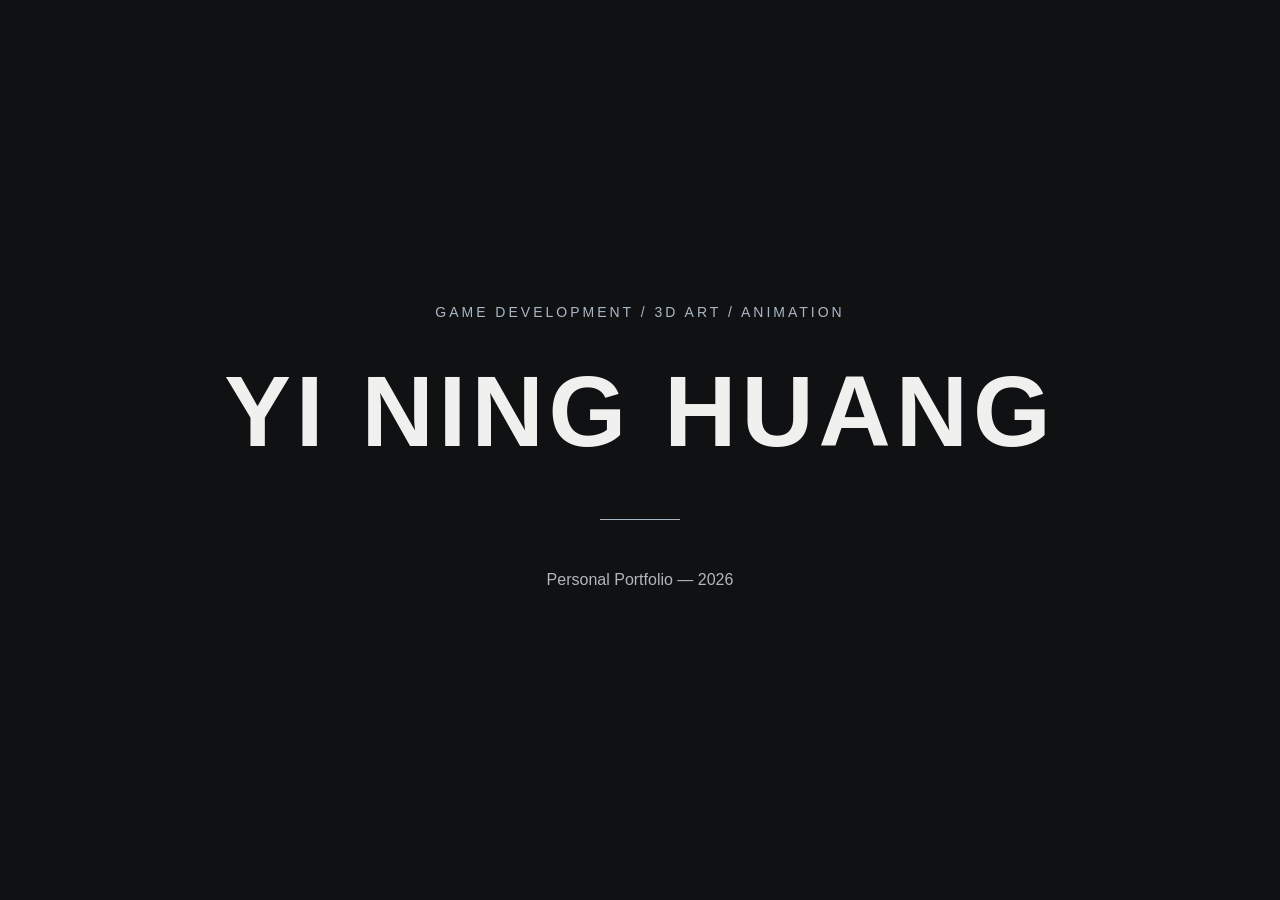
==== index.html @ 86eb8130 "Create index.html" ====
<!DOCTYPE html>
<html lang="zh-Hant">
<head>
    <meta charset="UTF-8">
    <meta name="viewport" content="width=device-width, initial-scale=1.0">
    <title>Yi Ning Huang | Portfolio</title>
    <style>
        * {
            box-sizing: border-box;
        }

        body {
            margin: 0;
            background: #101113;
            color: #f0f0ee;
            font-family: Arial, sans-serif;
        }

        .hero {
            min-height: 100vh;
            display: flex;
            flex-direction: column;
            align-items: center;
            justify-content: center;
            text-align: center;
            padding: 24px;
        }

        h1 {
            font-size: clamp(42px, 8vw, 100px);
            font-weight: 600;
            letter-spacing: 5px;
            margin: 20px 0;
        }

        .subtitle {
            color: #a9b8c6;
            font-size: 14px;
            letter-spacing: 3px;
        }

        .line {
            width: 80px;
            height: 1px;
            background: #a9b8c6;
            margin: 30px 0;
        }

        .description {
            max-width: 600px;
            color: #b0b7be;
            line-height: 1.8;
        }
    </style>
</head>
<body>
    <section class="hero">
        <p class="subtitle">
            GAME DEVELOPMENT / 3D ART / ANIMATION
        </p>

        <h1>YI NING HUANG</h1>

        <div class="line"></div>

        <p class="description">
            Personal Portfolio — 2026
        </p>
    </section>
</body>
</html>
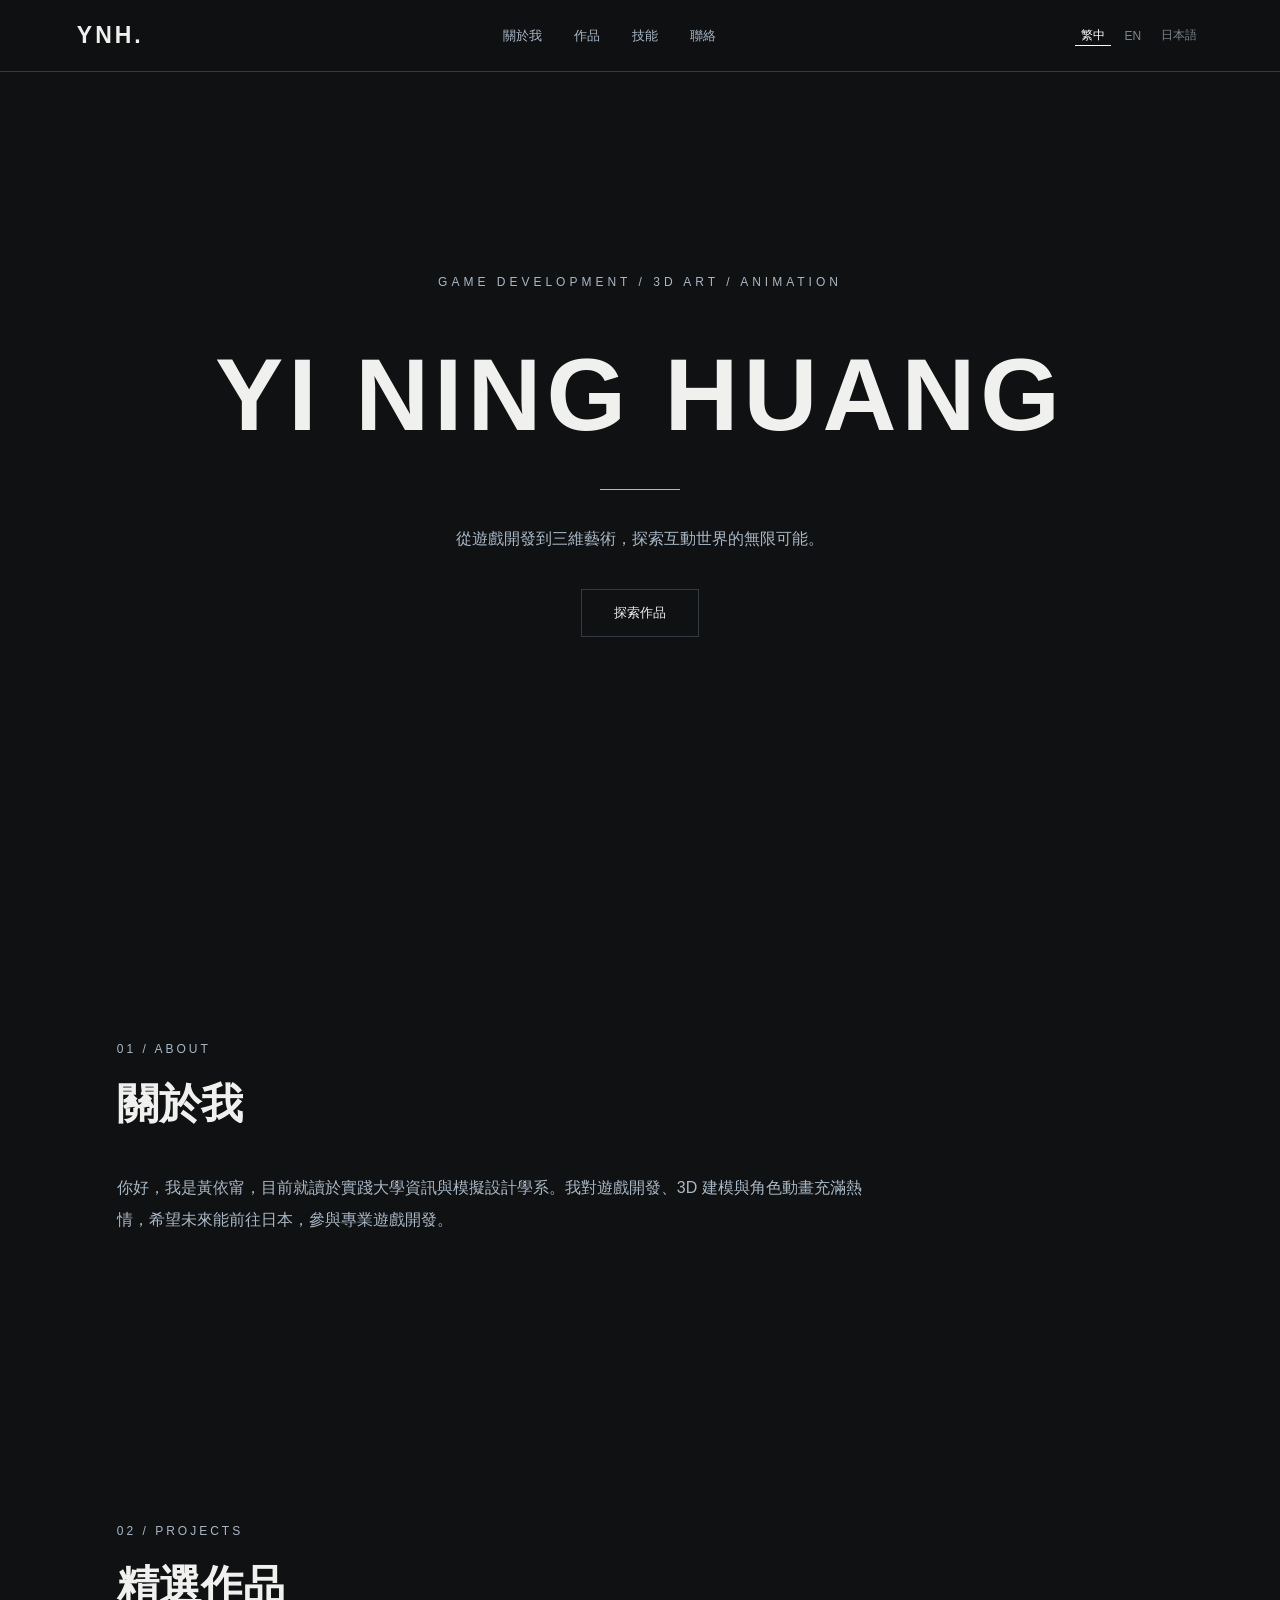
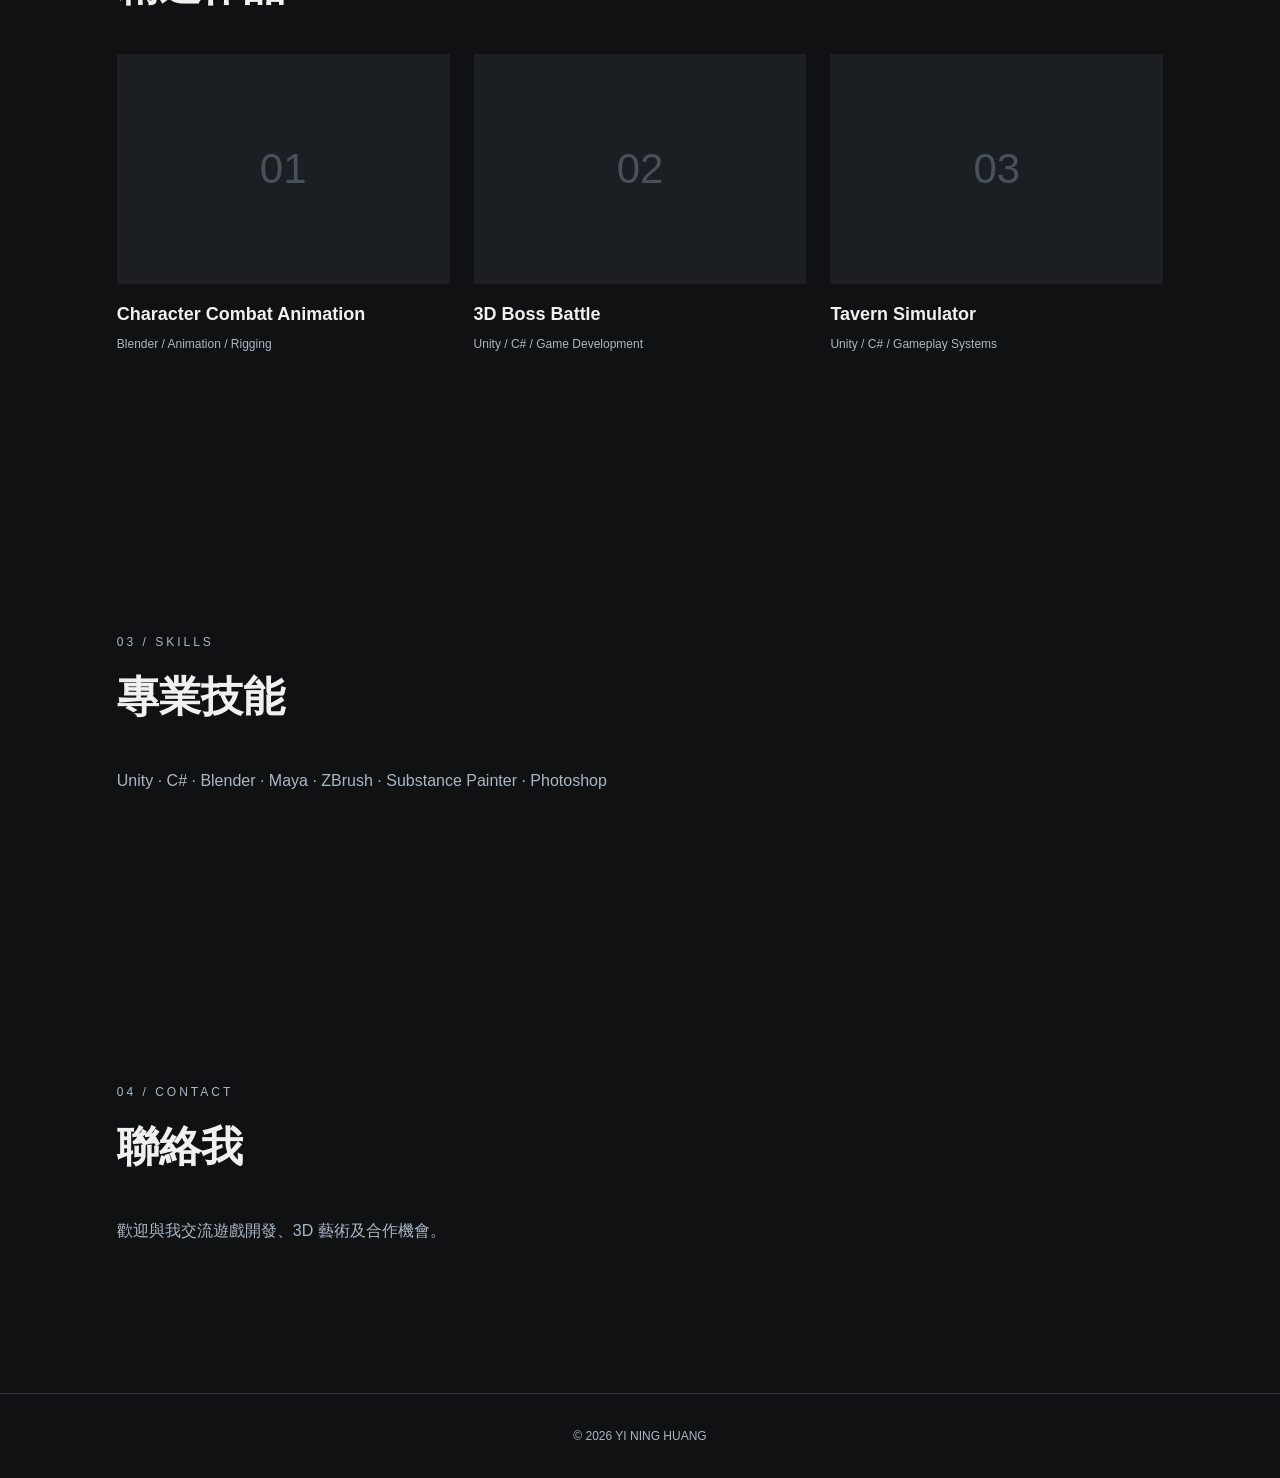
==== commit 9f96918b: "Add multilingual portfolio website" ====
--- a/index.html
+++ b/index.html
@@ -5,68 +5,95 @@
     <meta charset="UTF-8">
     <meta name="viewport" content="width=device-width, initial-scale=1.0">
     <title>Yi Ning Huang | Portfolio</title>
-    <style>
-        * {
-            box-sizing: border-box;
-        }
-
-        body {
-            margin: 0;
-            background: #101113;
-            color: #f0f0ee;
-            font-family: Arial, sans-serif;
-        }
-
-        .hero {
-            min-height: 100vh;
-            display: flex;
-            flex-direction: column;
-            align-items: center;
-            justify-content: center;
-            text-align: center;
-            padding: 24px;
-        }
-
-        h1 {
-            font-size: clamp(42px, 8vw, 100px);
-            font-weight: 600;
-            letter-spacing: 5px;
-            margin: 20px 0;
-        }
-
-        .subtitle {
-            color: #a9b8c6;
-            font-size: 14px;
-            letter-spacing: 3px;
-        }
-
-        .line {
-            width: 80px;
-            height: 1px;
-            background: #a9b8c6;
-            margin: 30px 0;
-        }
-
-        .description {
-            max-width: 600px;
-            color: #b0b7be;
-            line-height: 1.8;
-        }
-    </style>
+    <link rel="stylesheet" href="style.css">
+    <script src="script.js" defer></script>
 </head>
 <body>
-    <section class="hero">
-        <p class="subtitle">
-            GAME DEVELOPMENT / 3D ART / ANIMATION
-        </p>
+    <header class="navbar">
+        <a href="#home" class="logo">YNH.</a>
 
-        <h1>YI NING HUANG</h1>
+        <nav>
+            <a href="#about" data-i18n="navAbout">關於我</a>
+            <a href="#projects" data-i18n="navProjects">作品</a>
+            <a href="#skills" data-i18n="navSkills">技能</a>
+            <a href="#contact" data-i18n="navContact">聯絡</a>
+        </nav>
 
-        <div class="line"></div>
+        <div class="languages">
+            <button data-lang="zh" class="active">繁中</button>
+            <button data-lang="en">EN</button>
+            <button data-lang="ja">日本語</button>
+        </div>
+    </header>
 
-        <p class="description">
-            Personal Portfolio — 2026
-        </p>
-    </section>
+    <main>
+        <section id="home" class="hero">
+            <p class="eyebrow">GAME DEVELOPMENT / 3D ART / ANIMATION</p>
+            <h1>YI NING HUANG</h1>
+            <div class="hero-line"></div>
+            <p class="hero-description" data-i18n="heroText">
+                從遊戲開發到三維藝術，探索互動世界的無限可能。
+            </p>
+            <a href="#projects" class="hero-button" data-i18n="viewWorks">
+                探索作品
+            </a>
+        </section>
+
+        <section id="about" class="section">
+            <p class="section-number">01 / ABOUT</p>
+            <h2 data-i18n="aboutTitle">關於我</h2>
+            <p class="content" data-i18n="aboutText">
+                你好，我是黃依甯，目前就讀於實踐大學資訊與模擬設計學系。
+                我對遊戲開發、3D 建模與角色動畫充滿熱情，
+                希望未來能前往日本，參與專業遊戲開發。
+            </p>
+        </section>
+
+        <section id="projects" class="section">
+            <p class="section-number">02 / PROJECTS</p>
+            <h2 data-i18n="projectsTitle">精選作品</h2>
+
+            <div class="project-grid">
+                <article class="project-card">
+                    <div class="project-image">01</div>
+                    <h3>Character Combat Animation</h3>
+                    <p>Blender / Animation / Rigging</p>
+                </article>
+
+                <article class="project-card">
+                    <div class="project-image">02</div>
+                    <h3>3D Boss Battle</h3>
+                    <p>Unity / C# / Game Development</p>
+                </article>
+
+                <article class="project-card">
+                    <div class="project-image">03</div>
+                    <h3>Tavern Simulator</h3>
+                    <p>Unity / C# / Gameplay Systems</p>
+                </article>
+            </div>
+        </section>
+
+        <section id="skills" class="section">
+            <p class="section-number">03 / SKILLS</p>
+            <h2 data-i18n="skillsTitle">專業技能</h2>
+            <p class="content">
+                Unity · C# · Blender · Maya · ZBrush ·
+                Substance Painter · Photoshop
+            </p>
+        </section>
+
+        <section id="contact" class="section">
+            <p class="section-number">04 / CONTACT</p>
+            <h2 data-i18n="contactTitle">聯絡我</h2>
+            <p class="content" data-i18n="contactText">
+                歡迎與我交流遊戲開發、3D 藝術及合作機會。
+            </p>
+        </section>
+    </main>
+
+    <footer>
+        © 2026 YI NING HUANG
+    </footer>
 </body>
 </html>
--- a/style.css
+++ b/style.css
@@ -0,0 +1,234 @@
+
+:root {
+    --bg: #101113;
+    --surface: #1b1e22;
+    --text: #f0f0ee;
+    --muted: #a9b8c6;
+    --border: #353b42;
+}
+
+* {
+    box-sizing: border-box;
+}
+
+html {
+    scroll-behavior: smooth;
+}
+
+body {
+    margin: 0;
+    background: var(--bg);
+    color: var(--text);
+    font-family: Arial, "Noto Sans TC", sans-serif;
+}
+
+a {
+    color: inherit;
+    text-decoration: none;
+}
+
+.navbar {
+    position: fixed;
+    top: 0;
+    width: 100%;
+    display: flex;
+    align-items: center;
+    justify-content: space-between;
+    padding: 22px 6%;
+    background: rgba(16, 17, 19, 0.92);
+    backdrop-filter: blur(12px);
+    border-bottom: 1px solid var(--border);
+    z-index: 100;
+}
+
+.logo {
+    font-size: 23px;
+    font-weight: bold;
+    letter-spacing: 3px;
+}
+
+nav {
+    display: flex;
+    gap: 32px;
+}
+
+nav a {
+    color: var(--muted);
+    font-size: 13px;
+    transition: color 0.3s;
+}
+
+nav a:hover {
+    color: white;
+}
+
+.languages {
+    display: flex;
+    gap: 8px;
+}
+
+.languages button {
+    background: none;
+    border: none;
+    color: #7c8791;
+    cursor: pointer;
+    font-size: 12px;
+}
+
+.languages button.active {
+    color: white;
+    border-bottom: 1px solid white;
+}
+
+.hero {
+    min-height: 100vh;
+    display: flex;
+    flex-direction: column;
+    align-items: center;
+    justify-content: center;
+    text-align: center;
+    padding: 100px 24px;
+}
+
+.eyebrow {
+    color: var(--muted);
+    letter-spacing: 4px;
+    font-size: 12px;
+}
+
+.hero h1 {
+    font-size: clamp(45px, 8vw, 110px);
+    letter-spacing: 5px;
+    margin: 35px 0;
+}
+
+.hero-line {
+    width: 80px;
+    height: 1px;
+    background: var(--muted);
+}
+
+.hero-description {
+    color: var(--muted);
+    margin: 35px 0;
+    line-height: 1.8;
+}
+
+.hero-button {
+    border: 1px solid var(--border);
+    padding: 14px 32px;
+    font-size: 13px;
+    transition: 0.3s;
+}
+
+.hero-button:hover {
+    background: white;
+    color: black;
+}
+
+.section {
+    max-width: 1200px;
+    margin: auto;
+    padding: 130px 6%;
+    scroll-margin-top: 80px;
+}
+
+.section-number {
+    color: var(--muted);
+    letter-spacing: 3px;
+    font-size: 12px;
+}
+
+.section h2 {
+    font-size: 42px;
+    margin: 20px 0 40px;
+}
+
+.content {
+    color: var(--muted);
+    max-width: 760px;
+    line-height: 2;
+}
+
+.project-grid {
+    display: grid;
+    grid-template-columns: repeat(3, 1fr);
+    gap: 24px;
+}
+
+.project-card {
+    min-width: 0;
+}
+
+.project-image {
+    height: 230px;
+    background: var(--surface);
+    display: flex;
+    align-items: center;
+    justify-content: center;
+    font-size: 42px;
+    color: #48515a;
+    transition: 0.4s;
+}
+
+.project-card:hover .project-image {
+    background: #292f35;
+}
+
+.project-card h3 {
+    font-size: 18px;
+    margin: 20px 0 8px;
+}
+
+.project-card p {
+    font-size: 12px;
+    color: var(--muted);
+}
+
+footer {
+    border-top: 1px solid var(--border);
+    text-align: center;
+    padding: 35px;
+    color: var(--muted);
+    font-size: 12px;
+}
+
+@media (max-width: 800px) {
+    .navbar {
+        flex-wrap: wrap;
+        gap: 16px;
+    }
+
+    nav {
+        order: 3;
+        width: 100%;
+        justify-content: center;
+        gap: 18px;
+    }
+
+    .project-grid {
+        grid-template-columns: 1fr;
+    }
+
+    .section {
+        padding: 90px 7%;
+    }
+
+    .section h2 {
+        font-size: 32px;
+    }
+}
+
+@media (max-width: 480px) {
+    nav {
+        gap: 12px;
+    }
+
+    nav a {
+        font-size: 11px;
+    }
+
+    .hero h1 {
+        letter-spacing: 2px;
+    }
+}
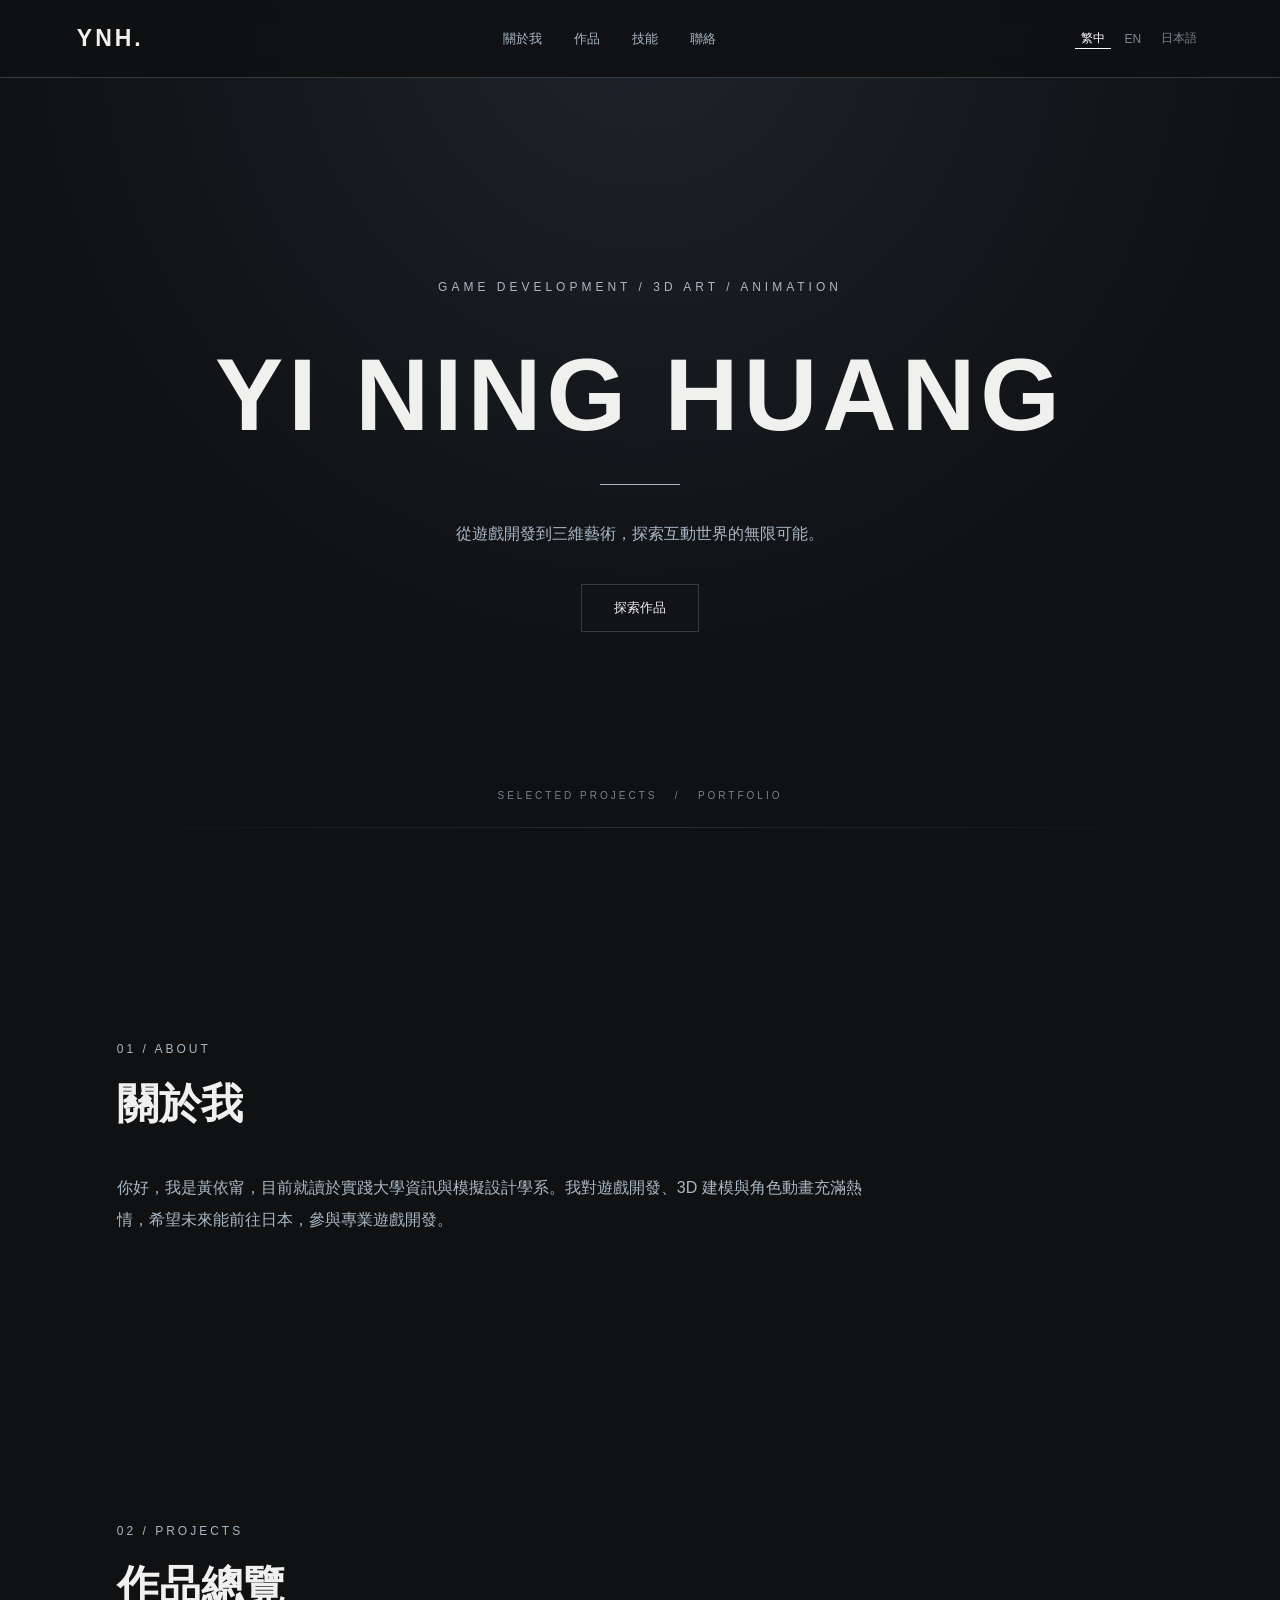
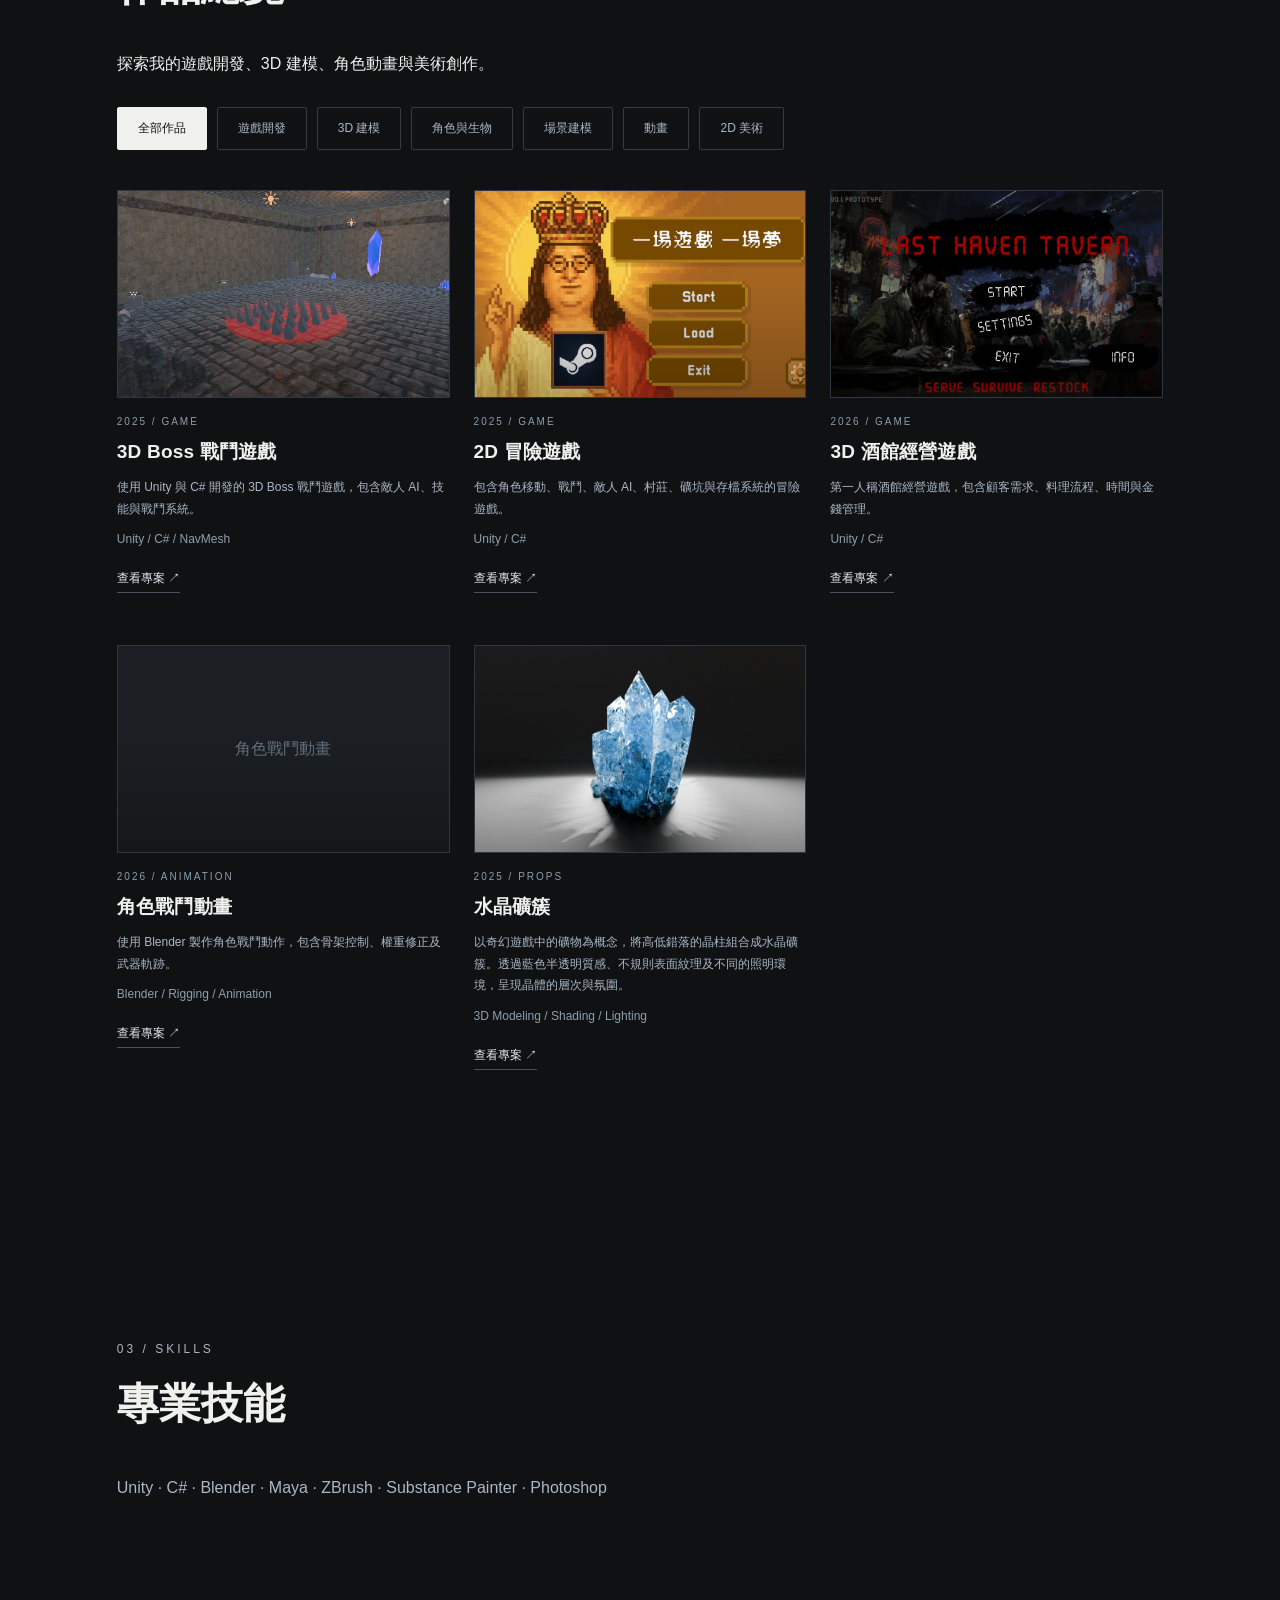
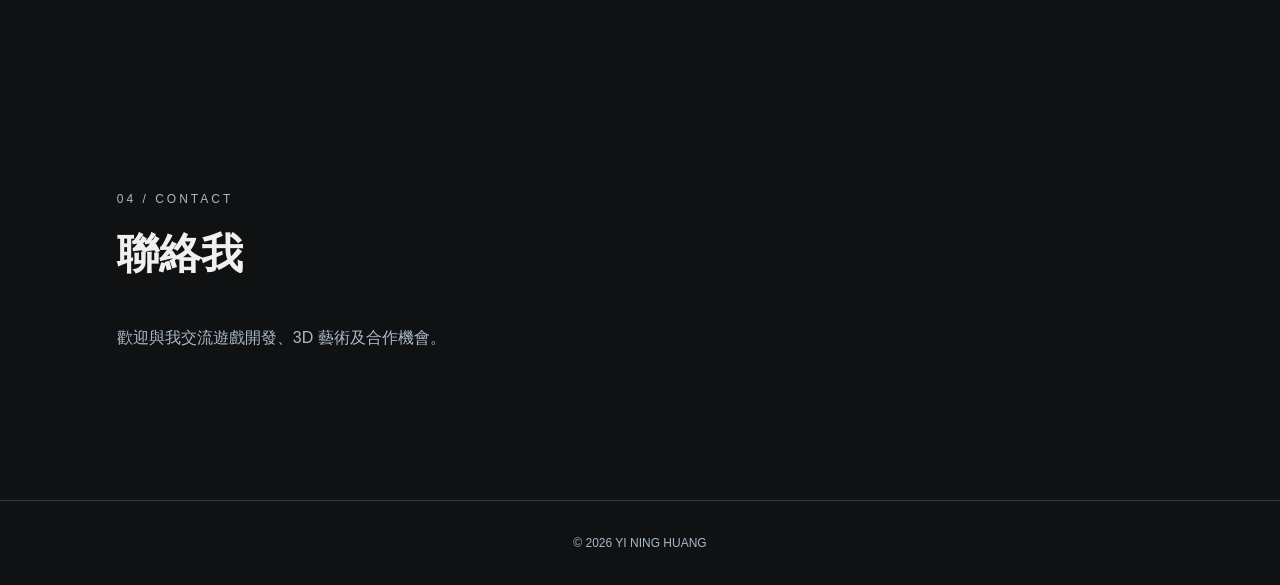
==== commit 8bb2b100: "Update portfolio and add Crystal Cluster" ====
--- a/index.html
+++ b/index.html
@@ -1,28 +1,31 @@
-
 <!DOCTYPE html>
 <html lang="zh-Hant">
+
 <head>
     <meta charset="UTF-8">
     <meta name="viewport" content="width=device-width, initial-scale=1.0">
+    <meta name="description" content="Yi Ning Huang — Game Development, 3D Art and Animation Portfolio">
     <title>Yi Ning Huang | Portfolio</title>
     <link rel="stylesheet" href="style.css">
+    <script src="projects.js" defer></script>
     <script src="script.js" defer></script>
 </head>
+
 <body>
     <header class="navbar">
         <a href="#home" class="logo">YNH.</a>
 
-        <nav>
+        <nav aria-label="Main navigation">
             <a href="#about" data-i18n="navAbout">關於我</a>
             <a href="#projects" data-i18n="navProjects">作品</a>
             <a href="#skills" data-i18n="navSkills">技能</a>
             <a href="#contact" data-i18n="navContact">聯絡</a>
         </nav>
 
-        <div class="languages">
-            <button data-lang="zh" class="active">繁中</button>
-            <button data-lang="en">EN</button>
-            <button data-lang="ja">日本語</button>
+        <div class="languages" role="group" aria-label="Website language">
+            <button type="button" data-lang="zh" class="active">繁中</button>
+            <button type="button" data-lang="en">EN</button>
+            <button type="button" data-lang="ja">日本語</button>
         </div>
     </header>
 
@@ -37,6 +40,7 @@
             <a href="#projects" class="hero-button" data-i18n="viewWorks">
                 探索作品
             </a>
+            <span class="hero-index">SELECTED PROJECTS &nbsp; / &nbsp; PORTFOLIO</span>
         </section>
 
         <section id="about" class="section">
@@ -50,28 +54,47 @@
         </section>
 
         <section id="projects" class="section">
+
             <p class="section-number">02 / PROJECTS</p>
-            <h2 data-i18n="projectsTitle">精選作品</h2>
 
-            <div class="project-grid">
-                <article class="project-card">
-                    <div class="project-image">01</div>
-                    <h3>Character Combat Animation</h3>
-                    <p>Blender / Animation / Rigging</p>
-                </article>
+            <h2 data-i18n="projectsTitle">作品總覽</h2>
 
-                <article class="project-card">
-                    <div class="project-image">02</div>
-                    <h3>3D Boss Battle</h3>
-                    <p>Unity / C# / Game Development</p>
-                </article>
+            <p class="projects-intro" data-i18n="projectsIntro">
+                探索我的遊戲開發、3D 建模、角色動畫與美術創作。
+            </p>
 
-                <article class="project-card">
-                    <div class="project-image">03</div>
-                    <h3>Tavern Simulator</h3>
-                    <p>Unity / C# / Gameplay Systems</p>
-                </article>
+            <div class="project-filters">
+                <button type="button" class="filter-btn active" data-filter="all" data-i18n="filterAll">
+                    全部作品
+                </button>
+
+                <button type="button" class="filter-btn" data-filter="game" data-i18n="filterGame">
+                    遊戲開發
+                </button>
+
+                <button type="button" class="filter-btn" data-filter="props" data-i18n="filterProps">
+                    3D 建模
+                </button>
+
+                <button type="button" class="filter-btn" data-filter="creature" data-i18n="filterCreature">
+                    角色與生物
+                </button>
+
+                <button type="button" class="filter-btn" data-filter="environment" data-i18n="filterEnvironment">
+                    場景建模
+                </button>
+
+                <button type="button" class="filter-btn" data-filter="animation" data-i18n="filterAnimation">
+                    動畫
+                </button>
+
+                <button type="button" class="filter-btn" data-filter="drawing" data-i18n="filterDrawing">
+                    2D 美術
+                </button>
             </div>
+
+            <div id="project-container" class="project-grid" aria-live="polite"></div>
+
         </section>
 
         <section id="skills" class="section">
@@ -96,4 +119,5 @@
         © 2026 YI NING HUANG
     </footer>
 </body>
+
 </html>
--- a/style.css
+++ b/style.css
@@ -232,3 +232,371 @@
         letter-spacing: 2px;
     }
 }
+
+/* Project category filters */
+
+.project-filters {
+    display: flex;
+    flex-wrap: wrap;
+    gap: 10px;
+    margin-top: 32px;
+    margin-bottom: 40px;
+}
+
+.filter-btn {
+    appearance: none;
+    background: transparent;
+    color: #a9b8c6;
+    border: 1px solid #353b42;
+    border-radius: 2px;
+    padding: 12px 20px;
+    font-family: inherit;
+    font-size: 12px;
+    cursor: pointer;
+    transition: all 0.3s ease;
+}
+
+.filter-btn:hover {
+    color: #ffffff;
+    border-color: #ffffff;
+}
+
+.filter-btn.active {
+    background: #f0f0ee;
+    color: #101113;
+    border-color: #f0f0ee;
+}
+
+/* Project image layout */
+
+.project-image {
+    width: 100%;
+    height: auto;
+    aspect-ratio: 16 / 9;
+    overflow: hidden;
+    background: #1b1e22;
+    display: flex;
+    align-items: center;
+    justify-content: center;
+}
+
+.project-placeholder {
+    padding: 20px;
+    color: #64717d;
+    font-size: 16px;
+    text-align: center;
+    line-height: 1.5;
+    overflow-wrap: anywhere;
+}
+
+.project-image img {
+    width: 100%;
+    height: 100%;
+    object-fit: cover;
+    display: block;
+    transition: transform 0.5s ease;
+}
+
+.project-card:hover .project-image img {
+    transform: scale(1.05);
+}
+
+/* Editorial portfolio refinements */
+
+body {
+    background: radial-gradient(ellipse 70% 25% at 50% 0%, #1c242b 0%, var(--bg) 72%) no-repeat, var(--bg);
+}
+
+.navbar {
+    min-height: 78px;
+}
+
+.hero {
+    position: relative;
+    overflow: hidden;
+}
+
+.hero::before {
+    content: "";
+    position: absolute;
+    inset: auto 8% 8%;
+    height: 1px;
+    background: linear-gradient(90deg, transparent, #5b6771, transparent);
+    opacity: 0.32;
+}
+
+.hero h1 {
+    line-height: 1.06;
+    font-weight: 700;
+    max-width: 95vw;
+}
+
+.hero-index {
+    position: absolute;
+    bottom: 11%;
+    color: #77838f;
+    font-size: 10px;
+    letter-spacing: 3px;
+}
+
+.project-grid {
+    grid-template-columns: repeat(3, minmax(0, 1fr));
+    gap: 52px 24px;
+}
+
+.project-card {
+    display: block;
+    color: inherit;
+    text-decoration: none;
+    outline-offset: 7px;
+}
+
+.project-image {
+    position: relative;
+    height: auto;
+    aspect-ratio: 16 / 10;
+    border: 1px solid #303740;
+    background: #1b1e22;
+    transition: border-color 0.3s ease;
+}
+
+.project-image::after {
+    content: "";
+    position: absolute;
+    inset: 0;
+    background: linear-gradient(0deg, rgba(0,0,0,.22), transparent 55%);
+    pointer-events: none;
+}
+
+.project-card:hover .project-image,
+.project-card:focus-visible .project-image {
+    border-color: #91a5b6;
+}
+
+.project-cover {
+    opacity: 0;
+    transition: opacity 0.4s ease, transform 0.6s ease;
+}
+
+.project-cover.is-loaded { opacity: 1; }
+
+.project-card:hover .project-cover { transform: scale(1.045); }
+
+.project-eyebrow {
+    margin-top: 18px;
+    color: #8b9eae;
+    font-size: 10px;
+    letter-spacing: 2px;
+}
+
+.project-card h3 {
+    font-size: 19px;
+    margin: 12px 0 10px;
+    letter-spacing: .2px;
+}
+
+.project-card .project-description {
+    font-size: 12px;
+    line-height: 1.8;
+    min-height: 3.6em;
+}
+
+.project-card .project-tools { color: #8ca0af; margin-top: 12px; }
+
+.project-action {
+    display: inline-block;
+    margin-top: 12px;
+    padding-bottom: 5px;
+    border-bottom: 1px solid #46525d;
+    color: #e4eaf0;
+    font-size: 12px;
+    transition: border-color .2s, color .2s;
+}
+
+.project-card:hover .project-action { border-color: #fff; color: #fff; }
+
+.project-empty {
+    grid-column: 1 / -1;
+    padding: 76px 20px;
+    border: 1px solid var(--border);
+    color: var(--muted);
+    text-align: center;
+    font-size: 14px;
+}
+
+/* Project detail pages */
+
+.detail-layout {
+    max-width: 1200px;
+    margin: 0 auto;
+    padding: 145px 6% 110px;
+}
+
+.detail-back {
+    display: inline-flex;
+    padding: 8px 0;
+    color: #a9b8c6;
+    font-size: 13px;
+    transition: color .2s;
+}
+
+.detail-back:hover { color: white; }
+
+.detail-heading { margin: 70px 0 52px; }
+
+.detail-title {
+    font-size: clamp(38px, 6vw, 76px);
+    line-height: 1.14;
+    letter-spacing: -1px;
+    max-width: 900px;
+    margin: 20px 0 24px;
+}
+
+.detail-lead {
+    max-width: 770px;
+    color: #b4c0c9;
+    font-size: clamp(15px, 2vw, 19px);
+    line-height: 1.9;
+}
+
+.detail-tags { display: flex; flex-wrap: wrap; gap: 9px; margin-top: 32px; }
+
+.detail-tag {
+    padding: 9px 12px;
+    border: 1px solid var(--border);
+    color: #9fb0be;
+    font-size: 11px;
+    letter-spacing: .5px;
+}
+
+.detail-hero-image,
+.detail-gallery-image {
+    display: flex;
+    position: relative;
+    align-items: center;
+    justify-content: center;
+    width: 100%;
+    padding: 0;
+    overflow: hidden;
+    color: #81929e;
+    background: #1d2226;
+    border: 1px solid #35404a;
+    cursor: zoom-in;
+}
+
+.detail-hero-image { aspect-ratio: 16 / 9; }
+
+.detail-gallery-image { aspect-ratio: 16 / 10; }
+
+.detail-hero-image:disabled,
+.detail-gallery-image:disabled { cursor: default; }
+
+.detail-hero-image img,
+.detail-gallery-image img {
+    width: 100%;
+    height: 100%;
+    object-fit: cover;
+    position: absolute;
+    inset: 0;
+    transition: transform .4s ease;
+}
+
+.detail-hero-image:hover img,
+.detail-gallery-image:hover img { transform: scale(1.025); }
+
+.detail-image-fallback { font-size: 14px; letter-spacing: 2px; }
+
+.detail-info {
+    display: grid;
+    grid-template-columns: 1fr 1fr;
+    gap: clamp(40px, 8vw, 110px);
+    padding: 98px 0;
+    border-bottom: 1px solid var(--border);
+}
+
+.detail-section-title { font-size: clamp(26px, 3vw, 38px); margin: 20px 0 24px; }
+
+.detail-copy { color: #b0bec9; font-size: 15px; line-height: 2; }
+
+.detail-highlights { padding-left: 1.3em; color: #b0bec9; line-height: 2.1; font-size: 15px; }
+
+.detail-highlights li { padding-left: 6px; margin-bottom: 10px; }
+
+.detail-gallery-section,
+.detail-video-section { padding: 95px 0 25px; }
+
+.detail-gallery {
+    display: grid;
+    grid-template-columns: repeat(2, minmax(0, 1fr));
+    gap: 20px;
+    margin-top: 34px;
+}
+
+.detail-video-section video { width: 100%; margin-top: 22px; }
+
+.detail-next {
+    display: flex;
+    flex-direction: column;
+    gap: 20px;
+    margin-top: 90px;
+    padding: 38px 0;
+    border-top: 1px solid var(--border);
+}
+
+.detail-next strong { font-size: clamp(23px, 4vw, 42px); font-weight: 600; }
+
+.detail-next:hover strong { color: #b6c9d9; }
+
+.image-lightbox {
+    position: fixed;
+    width: min(96vw, 1400px);
+    max-width: none;
+    max-height: 96vh;
+    padding: 42px 18px 16px;
+    color: white;
+    background: #0e1012;
+    border: 1px solid #40505b;
+    text-align: center;
+}
+
+.image-lightbox::backdrop { background: rgba(0, 0, 0, .88); }
+
+.image-lightbox img { display: block; width: 100%; max-height: 80vh; object-fit: contain; }
+
+.image-lightbox p { font-size: 12px; color: #a6b4bf; margin: 15px 0 0; }
+
+.lightbox-close {
+    position: absolute;
+    top: 7px;
+    right: 12px;
+    background: transparent;
+    border: 0;
+    color: white;
+    font-size: 28px;
+    cursor: pointer;
+}
+
+@media (max-width: 900px) {
+    .project-grid { grid-template-columns: repeat(2, minmax(0, 1fr)); }
+}
+
+@media (max-width: 650px) {
+    .navbar { padding: 15px 5%; row-gap: 14px; }
+    .navbar nav { flex: 1 0 100%; order: 3; justify-content: space-between; gap: 8px; }
+    .navbar nav a { font-size: 12px; }
+    .hero { padding-top: 145px; }
+    .hero .eyebrow { letter-spacing: 2px; line-height: 1.8; }
+    .hero h1 { font-size: clamp(40px, 10vw, 64px); letter-spacing: 2px; }
+    .project-grid { grid-template-columns: 1fr; gap: 36px; }
+    .project-card .project-description { min-height: 0; }
+    .detail-layout { padding: 165px 6% 60px; }
+    .detail-heading { margin: 45px 0 30px; }
+    .detail-info { grid-template-columns: 1fr; padding: 65px 0; gap: 30px; }
+    .detail-gallery { grid-template-columns: 1fr; }
+    .image-lightbox { padding-top: 38px; }
+}
+
+@media (prefers-reduced-motion: reduce) {
+    *, *::before, *::after { scroll-behavior: auto !important; transition: none !important; }
+}
+
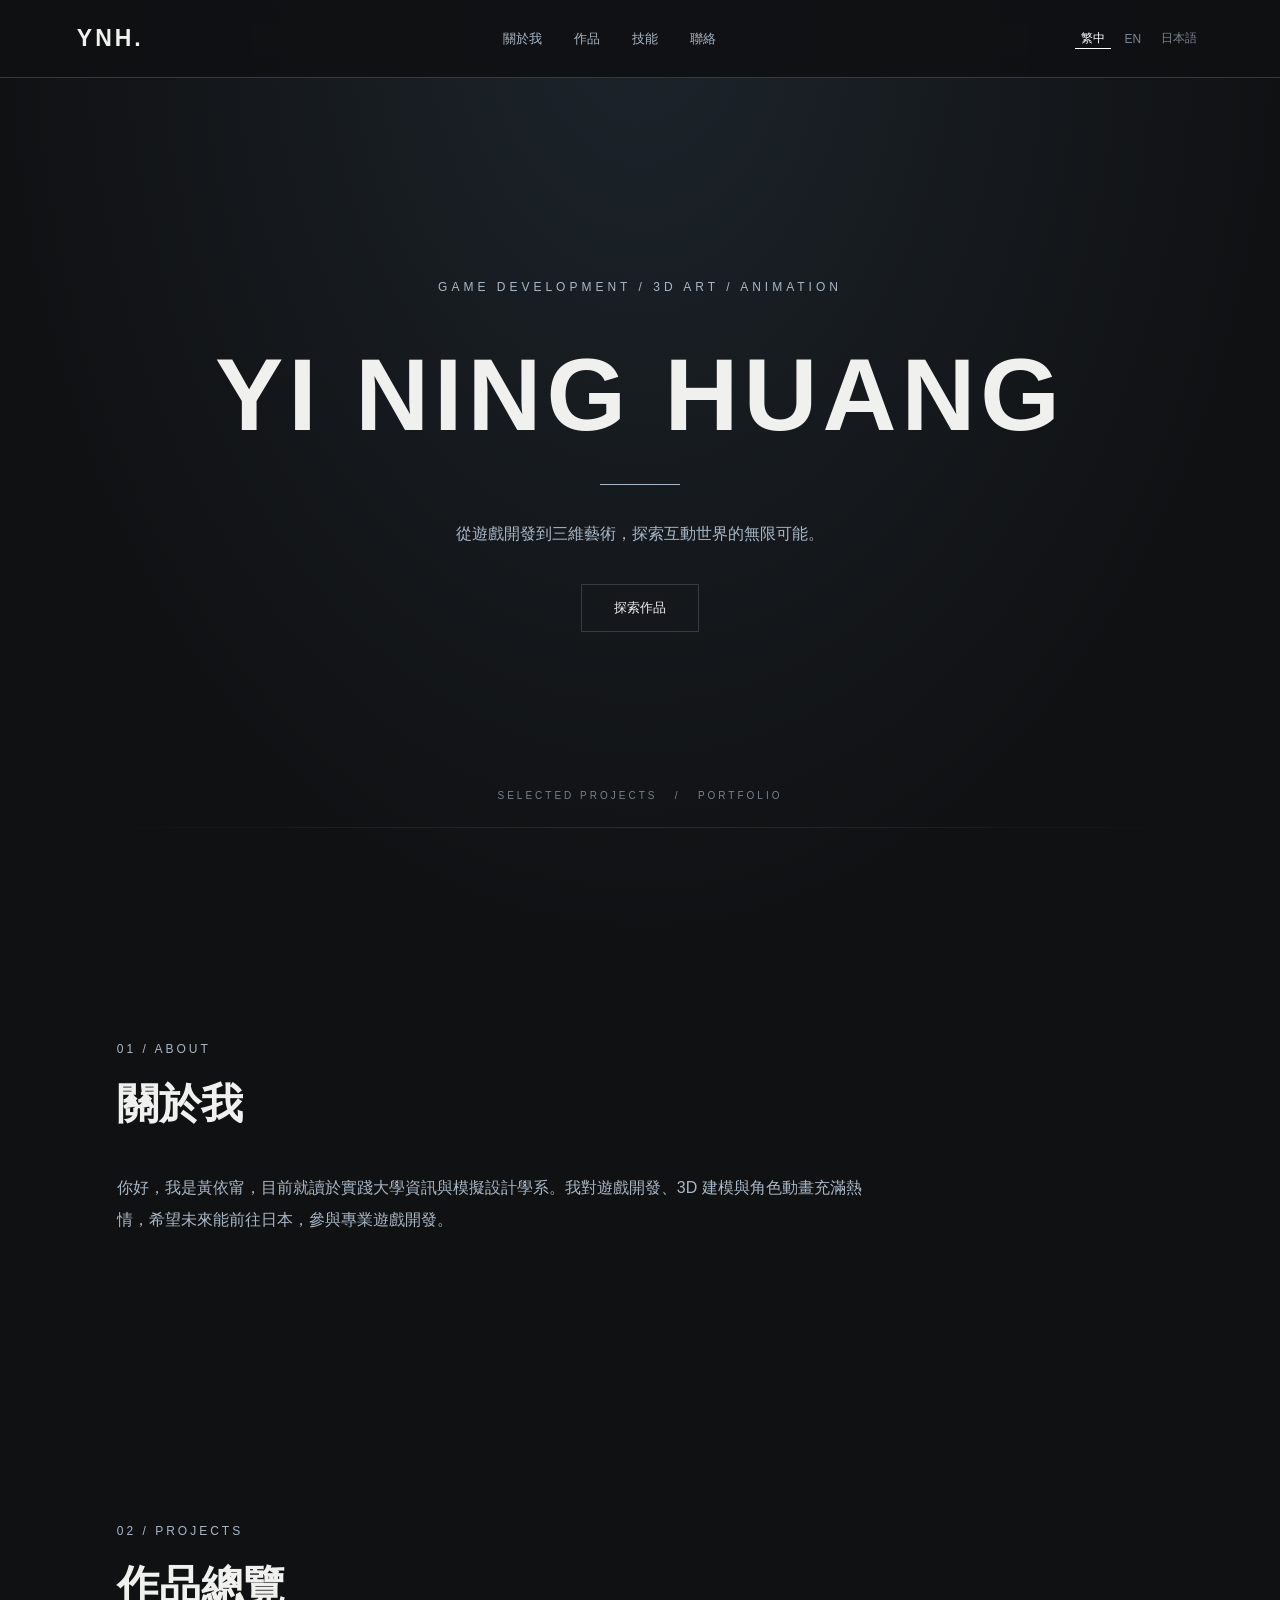
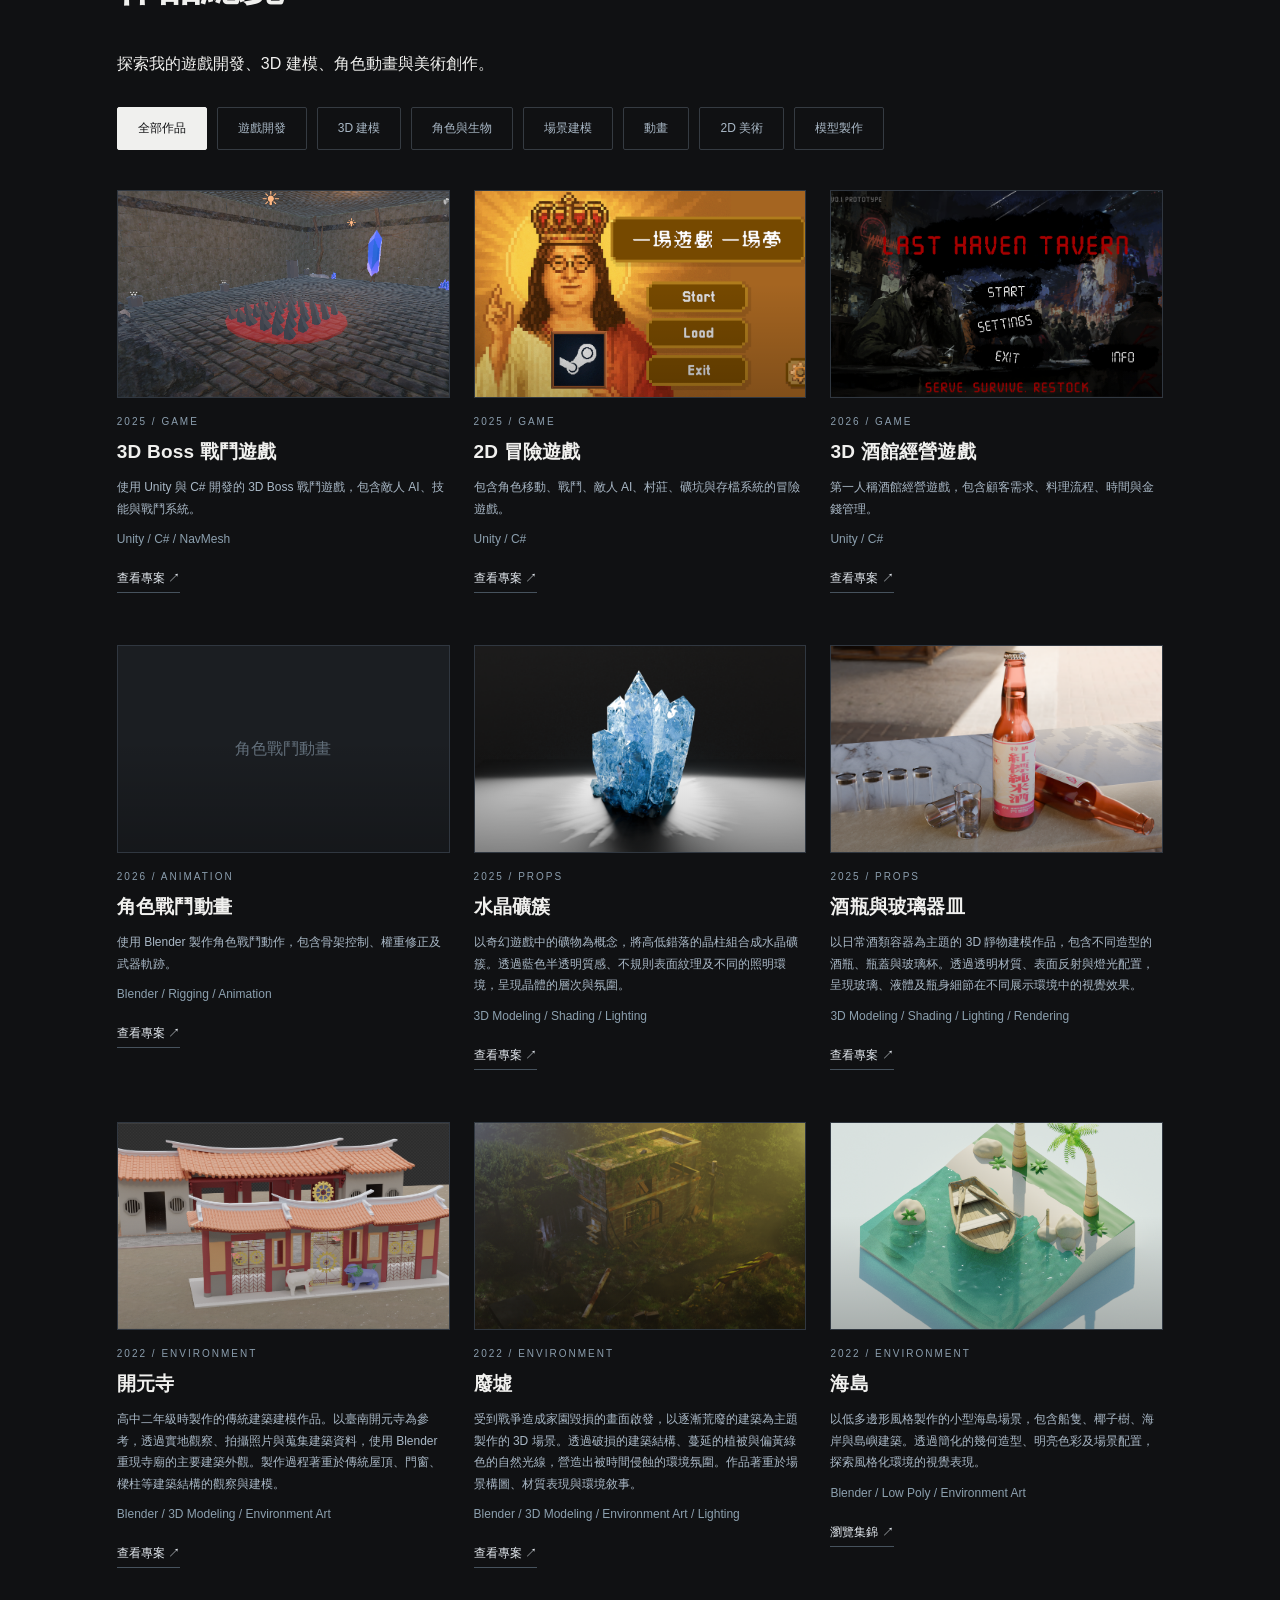
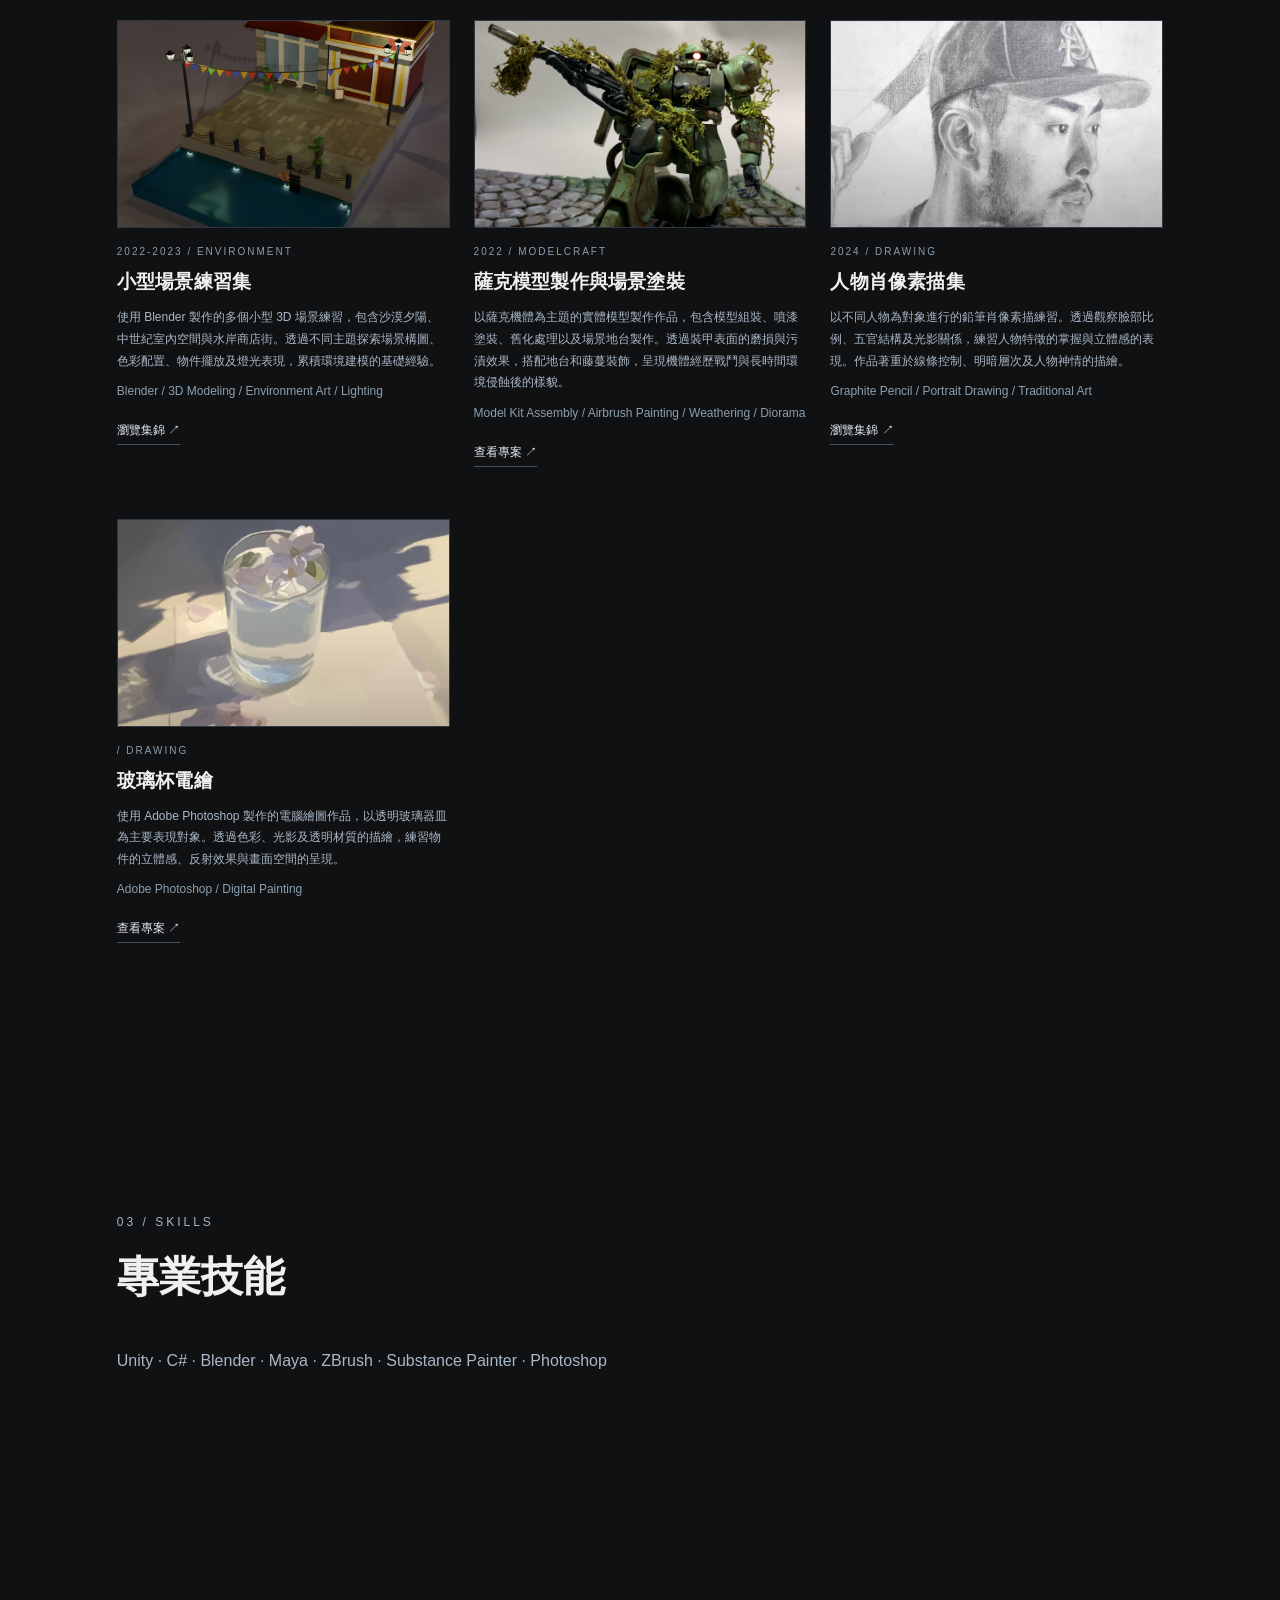
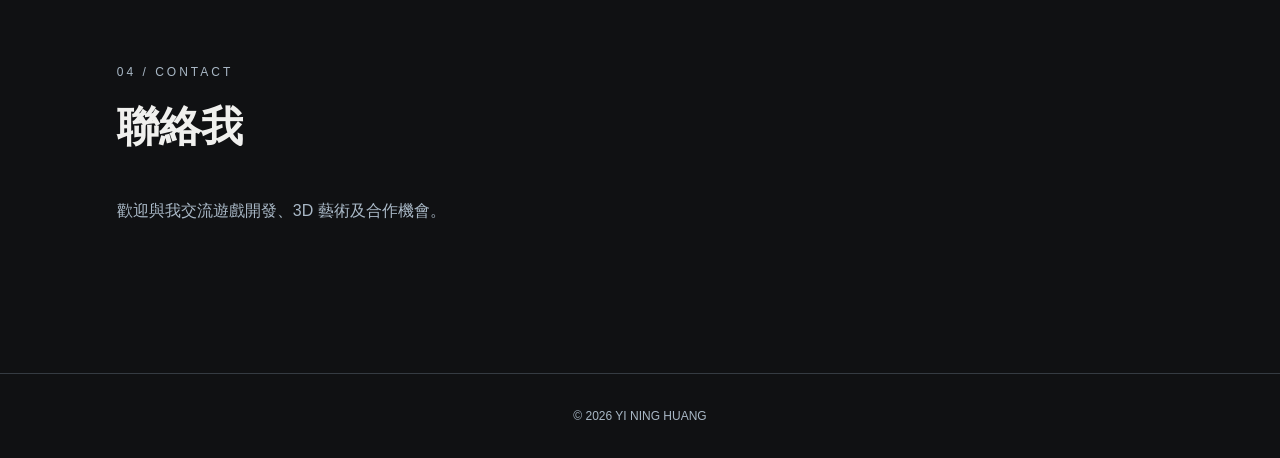
==== commit 52084818: "Improve portrait artwork display" ====
--- a/index.html
+++ b/index.html
@@ -91,6 +91,10 @@
                 <button type="button" class="filter-btn" data-filter="drawing" data-i18n="filterDrawing">
                     2D 美術
                 </button>
+
+                <button type="button" class="filter-btn" data-filter="modelcraft" data-i18n="filterModelcraft">
+                    模型製作
+                </button>
             </div>
 
             <div id="project-container" class="project-grid" aria-live="polite"></div>
@@ -120,4 +124,4 @@
     </footer>
 </body>
 
-</html>
+</html>
--- a/style.css
+++ b/style.css
@@ -599,4 +599,98 @@
 @media (prefers-reduced-motion: reduce) {
     *, *::before, *::after { scroll-behavior: auto !important; transition: none !important; }
 }
-
+/* Draggable artwork images */
+
+.detail-hero-image.can-pan {
+    cursor: grab;
+}
+
+.detail-hero-image.can-pan.dragging {
+    cursor: grabbing;
+}
+
+.detail-hero-image.can-pan img {
+    object-fit: cover;
+    object-position: 50% 50%;
+    transform: none;
+    transition: none;
+    user-select: none;
+}
+
+.detail-hero-image.can-pan:hover img {
+    transform: none;
+}
+/* Portrait artwork display */
+
+.detail-hero-image.portrait-image {
+    aspect-ratio: auto;
+    height: min(78vh, 900px);
+    background: #151719;
+}
+
+.detail-hero-image.portrait-image img {
+    object-fit: contain;
+    object-position: center;
+}
+
+/* Portrait gallery */
+
+.detail-gallery-image.portrait-image {
+    aspect-ratio: 3 / 4;
+    background: #151719;
+}
+
+.detail-gallery-image.portrait-image img {
+    object-fit: contain;
+    object-position: center;
+}
+
+/* Mobile layout */
+
+@media (max-width: 650px) {
+    .detail-hero-image.portrait-image {
+        height: min(70vh, 650px);
+    }
+}
+/* ==========================================
+   Portrait Artwork Display
+   ========================================== */
+
+/* 人像素描主圖片 */
+
+.detail-hero-image.portrait-image {
+    aspect-ratio: auto;
+    height: min(78vh, 900px);
+    background: #151719;
+}
+
+.detail-hero-image.portrait-image img {
+    width: 100%;
+    height: 100%;
+    object-fit: contain;
+    object-position: center;
+}
+
+/* 人像素描畫廊 */
+
+.detail-gallery-image.portrait-image {
+    aspect-ratio: 3 / 4;
+    background: #151719;
+}
+
+.detail-gallery-image.portrait-image img {
+    width: 100%;
+    height: 100%;
+    object-fit: contain;
+    object-position: center;
+}
+
+/* 手機版 */
+
+@media (max-width: 650px) {
+
+    .detail-hero-image.portrait-image {
+        height: min(70vh, 650px);
+    }
+
+}
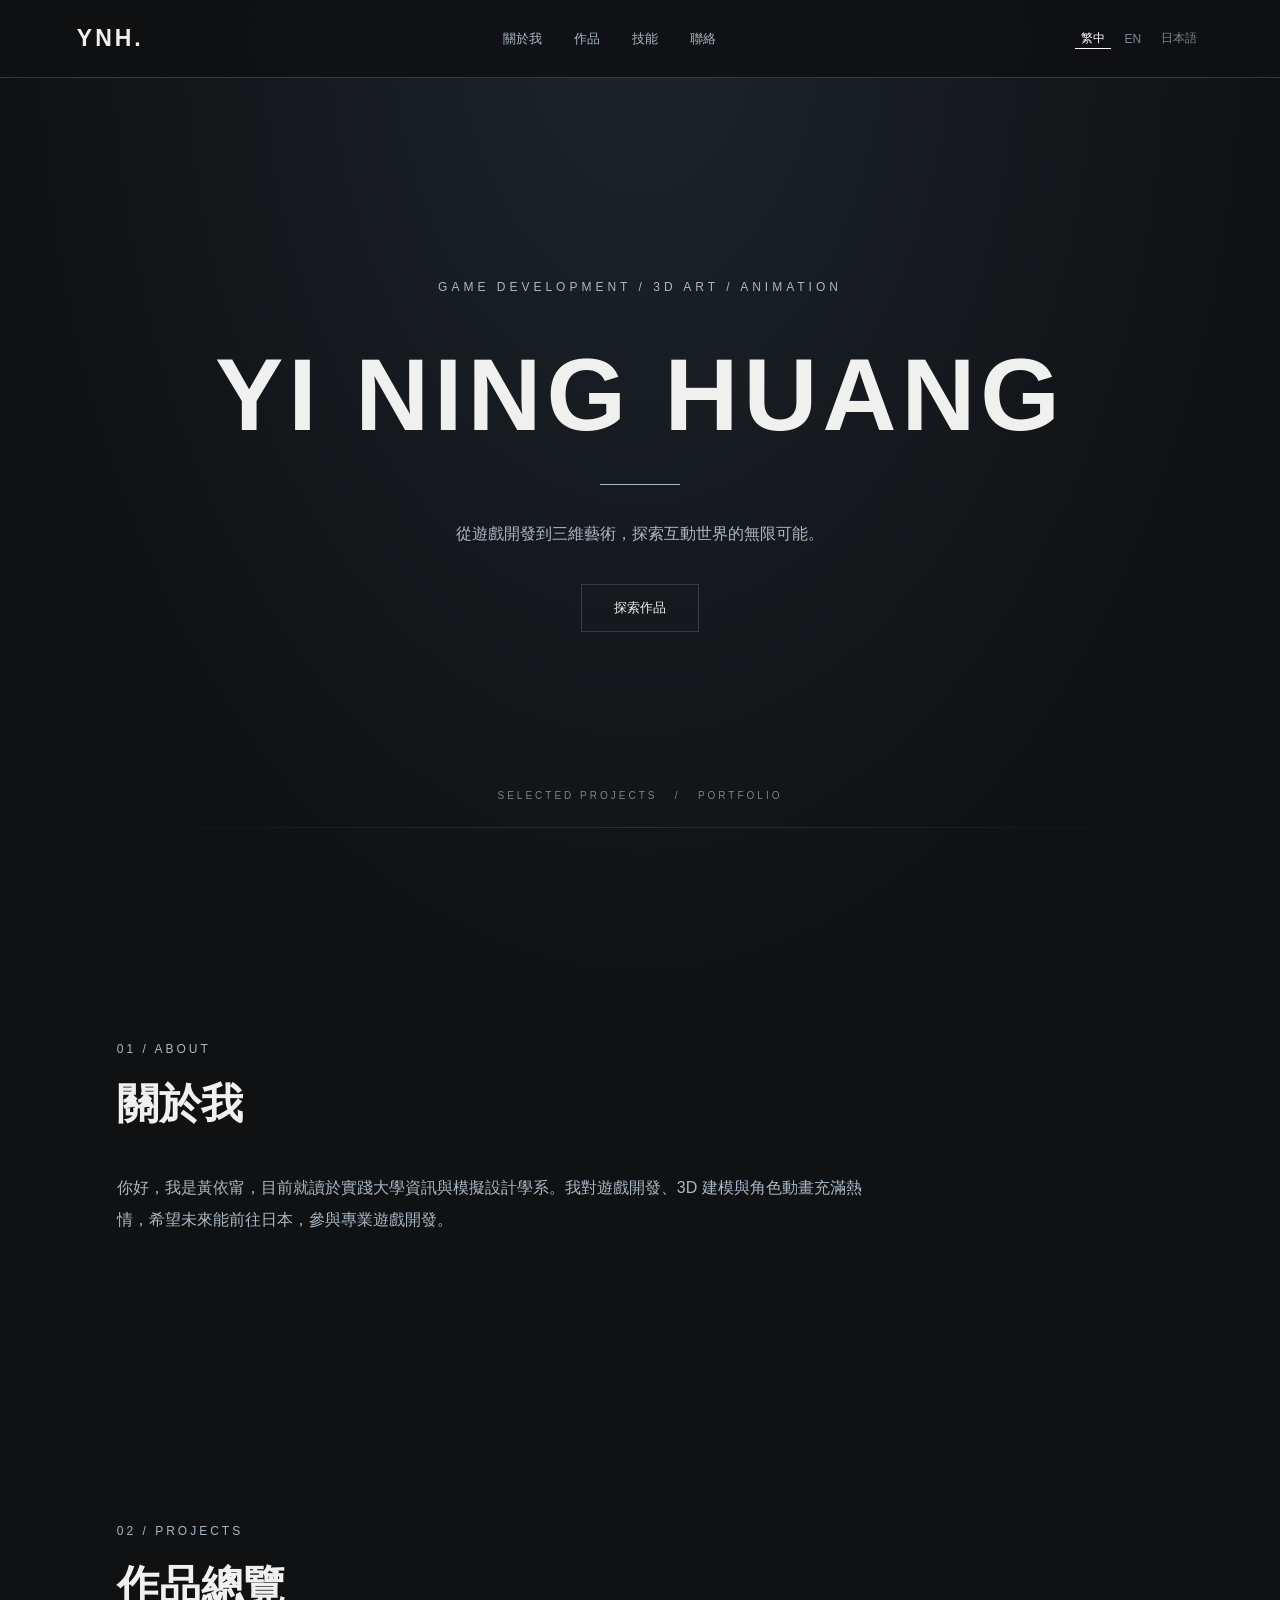
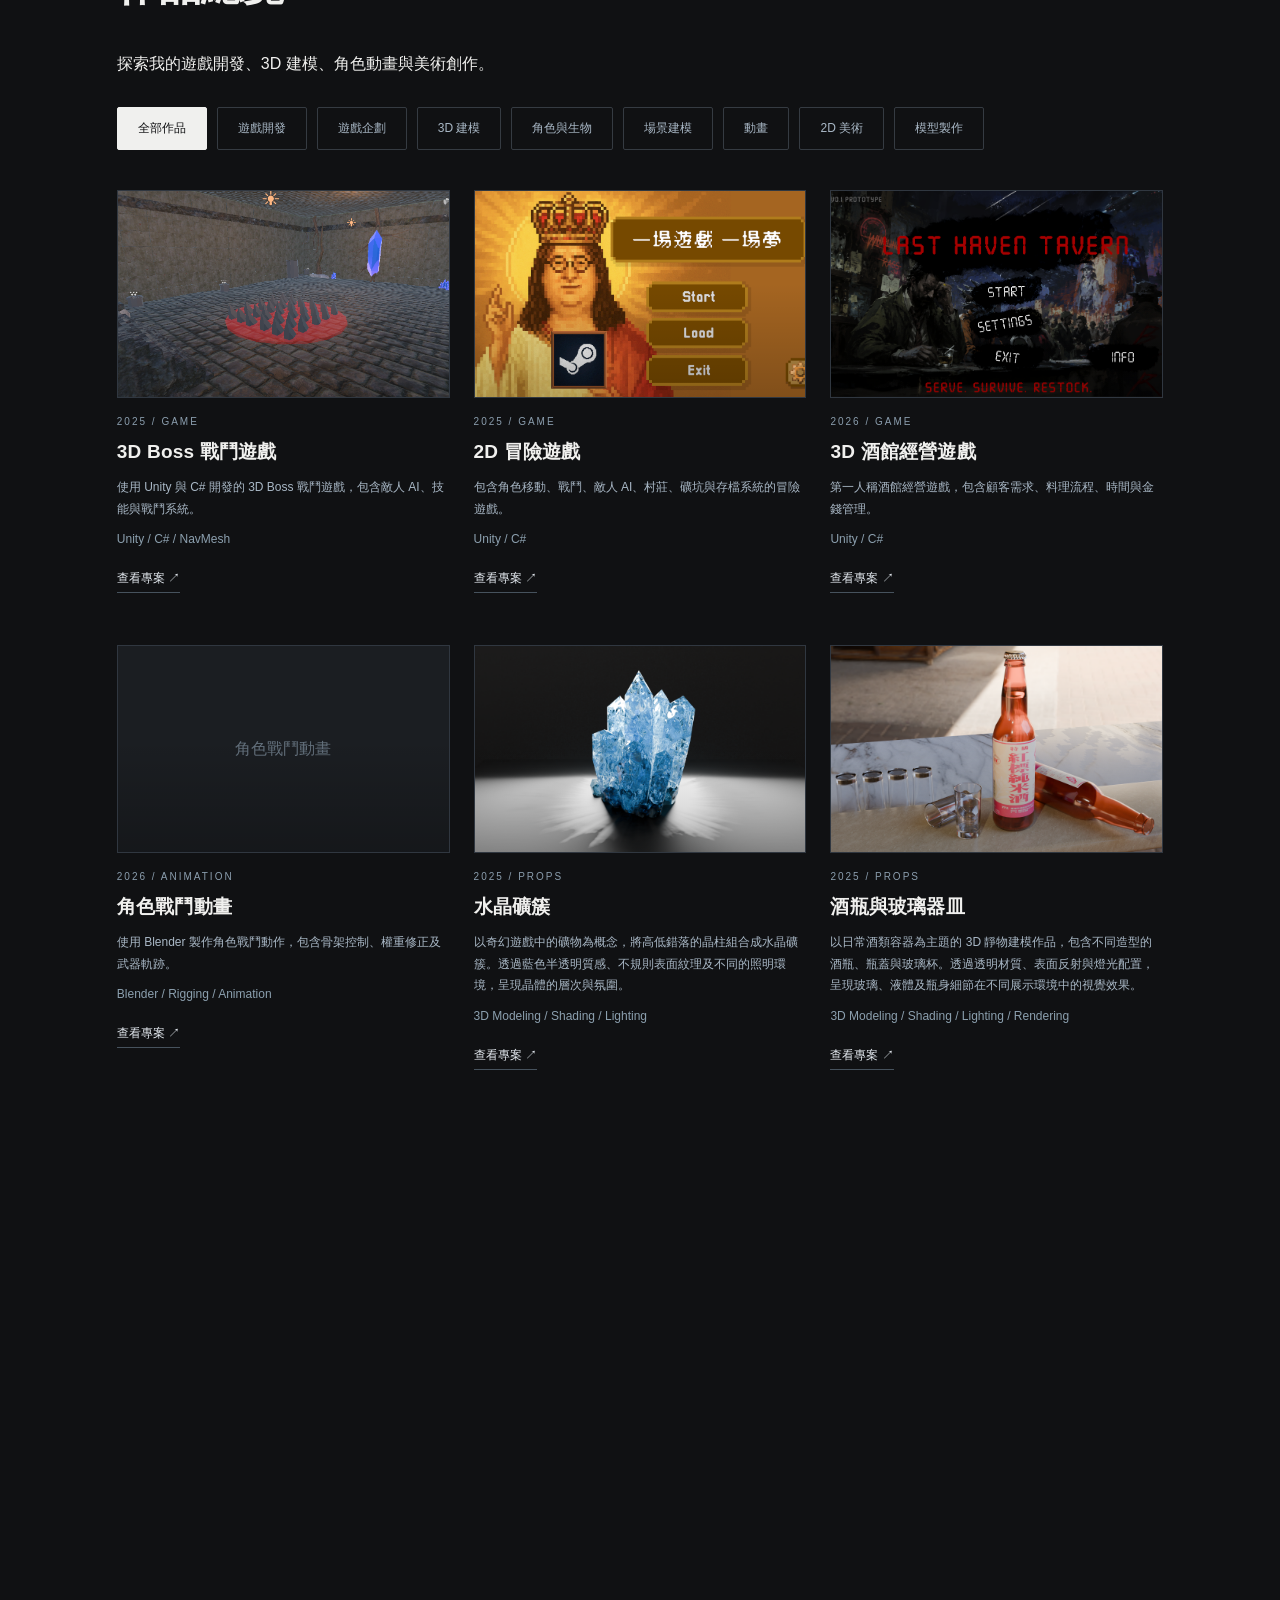
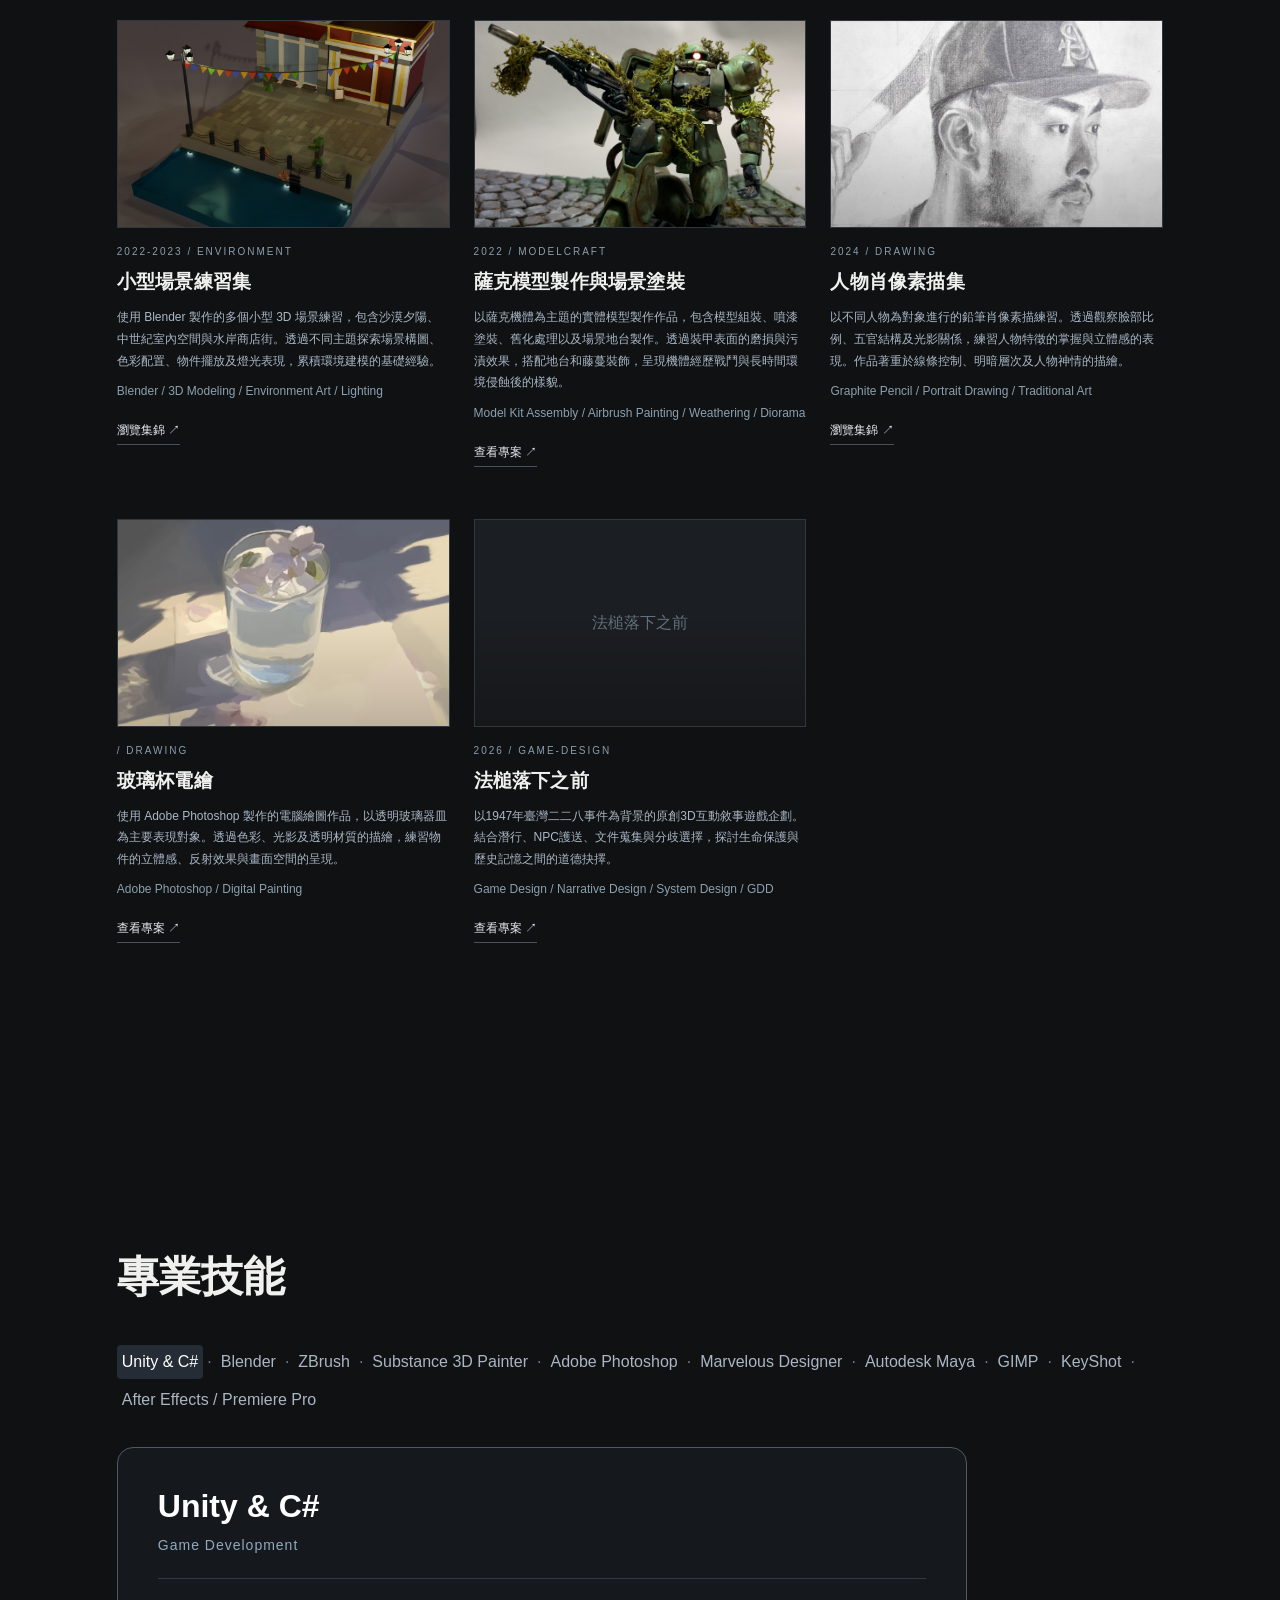
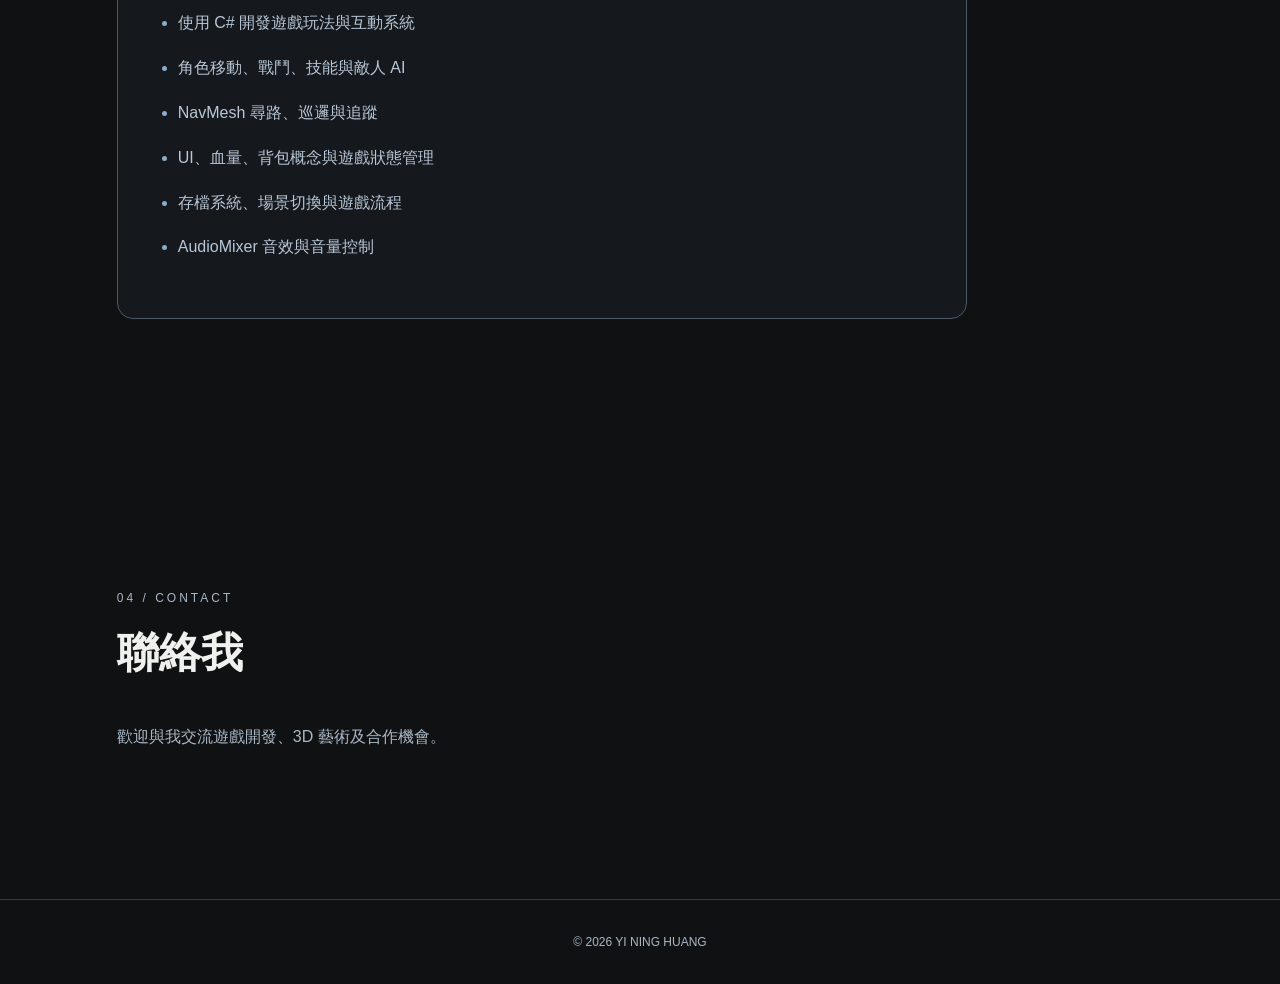
==== commit be43025b: "Add game design project and update skills section" ====
--- a/index.html
+++ b/index.html
@@ -71,7 +71,10 @@
                 <button type="button" class="filter-btn" data-filter="game" data-i18n="filterGame">
                     遊戲開發
                 </button>
-
+                <button type="button" class="filter-btn" data-filter="game-design" data-i18n="filterGameDesign">
+                    遊戲企劃
+                </button>
+                
                 <button type="button" class="filter-btn" data-filter="props" data-i18n="filterProps">
                     3D 建模
                 </button>
@@ -102,12 +105,17 @@
         </section>
 
         <section id="skills" class="section">
+
             <p class="section-number">03 / SKILLS</p>
+
             <h2 data-i18n="skillsTitle">專業技能</h2>
-            <p class="content">
-                Unity · C# · Blender · Maya · ZBrush ·
-                Substance Painter · Photoshop
-            </p>
+
+            <!-- Software Navigation -->
+            <div id="skills-navigation" class="skills-navigation"></div>
+
+            <!-- Selected Skill Details -->
+            <div id="skills-container" class="skills-detail-container"></div>
+
         </section>
 
         <section id="contact" class="section">
--- a/style.css
+++ b/style.css
@@ -1,4 +1,3 @@
-
 :root {
     --bg: #101113;
     --surface: #1b1e22;
@@ -364,7 +363,7 @@
     content: "";
     position: absolute;
     inset: 0;
-    background: linear-gradient(0deg, rgba(0,0,0,.22), transparent 55%);
+    background: linear-gradient(0deg, rgba(0, 0, 0, .22), transparent 55%);
     pointer-events: none;
 }
 
@@ -378,9 +377,13 @@
     transition: opacity 0.4s ease, transform 0.6s ease;
 }
 
-.project-cover.is-loaded { opacity: 1; }
-
-.project-card:hover .project-cover { transform: scale(1.045); }
+.project-cover.is-loaded {
+    opacity: 1;
+}
+
+.project-card:hover .project-cover {
+    transform: scale(1.045);
+}
 
 .project-eyebrow {
     margin-top: 18px;
@@ -401,7 +404,10 @@
     min-height: 3.6em;
 }
 
-.project-card .project-tools { color: #8ca0af; margin-top: 12px; }
+.project-card .project-tools {
+    color: #8ca0af;
+    margin-top: 12px;
+}
 
 .project-action {
     display: inline-block;
@@ -413,7 +419,10 @@
     transition: border-color .2s, color .2s;
 }
 
-.project-card:hover .project-action { border-color: #fff; color: #fff; }
+.project-card:hover .project-action {
+    border-color: #fff;
+    color: #fff;
+}
 
 .project-empty {
     grid-column: 1 / -1;
@@ -440,9 +449,13 @@
     transition: color .2s;
 }
 
-.detail-back:hover { color: white; }
-
-.detail-heading { margin: 70px 0 52px; }
+.detail-back:hover {
+    color: white;
+}
+
+.detail-heading {
+    margin: 70px 0 52px;
+}
 
 .detail-title {
     font-size: clamp(38px, 6vw, 76px);
@@ -459,7 +472,12 @@
     line-height: 1.9;
 }
 
-.detail-tags { display: flex; flex-wrap: wrap; gap: 9px; margin-top: 32px; }
+.detail-tags {
+    display: flex;
+    flex-wrap: wrap;
+    gap: 9px;
+    margin-top: 32px;
+}
 
 .detail-tag {
     padding: 9px 12px;
@@ -484,12 +502,18 @@
     cursor: zoom-in;
 }
 
-.detail-hero-image { aspect-ratio: 16 / 9; }
-
-.detail-gallery-image { aspect-ratio: 16 / 10; }
+.detail-hero-image {
+    aspect-ratio: 16 / 9;
+}
+
+.detail-gallery-image {
+    aspect-ratio: 16 / 10;
+}
 
 .detail-hero-image:disabled,
-.detail-gallery-image:disabled { cursor: default; }
+.detail-gallery-image:disabled {
+    cursor: default;
+}
 
 .detail-hero-image img,
 .detail-gallery-image img {
@@ -502,9 +526,14 @@
 }
 
 .detail-hero-image:hover img,
-.detail-gallery-image:hover img { transform: scale(1.025); }
-
-.detail-image-fallback { font-size: 14px; letter-spacing: 2px; }
+.detail-gallery-image:hover img {
+    transform: scale(1.025);
+}
+
+.detail-image-fallback {
+    font-size: 14px;
+    letter-spacing: 2px;
+}
 
 .detail-info {
     display: grid;
@@ -514,16 +543,33 @@
     border-bottom: 1px solid var(--border);
 }
 
-.detail-section-title { font-size: clamp(26px, 3vw, 38px); margin: 20px 0 24px; }
-
-.detail-copy { color: #b0bec9; font-size: 15px; line-height: 2; }
-
-.detail-highlights { padding-left: 1.3em; color: #b0bec9; line-height: 2.1; font-size: 15px; }
-
-.detail-highlights li { padding-left: 6px; margin-bottom: 10px; }
+.detail-section-title {
+    font-size: clamp(26px, 3vw, 38px);
+    margin: 20px 0 24px;
+}
+
+.detail-copy {
+    color: #b0bec9;
+    font-size: 15px;
+    line-height: 2;
+}
+
+.detail-highlights {
+    padding-left: 1.3em;
+    color: #b0bec9;
+    line-height: 2.1;
+    font-size: 15px;
+}
+
+.detail-highlights li {
+    padding-left: 6px;
+    margin-bottom: 10px;
+}
 
 .detail-gallery-section,
-.detail-video-section { padding: 95px 0 25px; }
+.detail-video-section {
+    padding: 95px 0 25px;
+}
 
 .detail-gallery {
     display: grid;
@@ -532,7 +578,10 @@
     margin-top: 34px;
 }
 
-.detail-video-section video { width: 100%; margin-top: 22px; }
+.detail-video-section video {
+    width: 100%;
+    margin-top: 22px;
+}
 
 .detail-next {
     display: flex;
@@ -543,9 +592,14 @@
     border-top: 1px solid var(--border);
 }
 
-.detail-next strong { font-size: clamp(23px, 4vw, 42px); font-weight: 600; }
-
-.detail-next:hover strong { color: #b6c9d9; }
+.detail-next strong {
+    font-size: clamp(23px, 4vw, 42px);
+    font-weight: 600;
+}
+
+.detail-next:hover strong {
+    color: #b6c9d9;
+}
 
 .image-lightbox {
     position: fixed;
@@ -559,11 +613,22 @@
     text-align: center;
 }
 
-.image-lightbox::backdrop { background: rgba(0, 0, 0, .88); }
-
-.image-lightbox img { display: block; width: 100%; max-height: 80vh; object-fit: contain; }
-
-.image-lightbox p { font-size: 12px; color: #a6b4bf; margin: 15px 0 0; }
+.image-lightbox::backdrop {
+    background: rgba(0, 0, 0, .88);
+}
+
+.image-lightbox img {
+    display: block;
+    width: 100%;
+    max-height: 80vh;
+    object-fit: contain;
+}
+
+.image-lightbox p {
+    font-size: 12px;
+    color: #a6b4bf;
+    margin: 15px 0 0;
+}
 
 .lightbox-close {
     position: absolute;
@@ -577,28 +642,84 @@
 }
 
 @media (max-width: 900px) {
-    .project-grid { grid-template-columns: repeat(2, minmax(0, 1fr)); }
+    .project-grid {
+        grid-template-columns: repeat(2, minmax(0, 1fr));
+    }
 }
 
 @media (max-width: 650px) {
-    .navbar { padding: 15px 5%; row-gap: 14px; }
-    .navbar nav { flex: 1 0 100%; order: 3; justify-content: space-between; gap: 8px; }
-    .navbar nav a { font-size: 12px; }
-    .hero { padding-top: 145px; }
-    .hero .eyebrow { letter-spacing: 2px; line-height: 1.8; }
-    .hero h1 { font-size: clamp(40px, 10vw, 64px); letter-spacing: 2px; }
-    .project-grid { grid-template-columns: 1fr; gap: 36px; }
-    .project-card .project-description { min-height: 0; }
-    .detail-layout { padding: 165px 6% 60px; }
-    .detail-heading { margin: 45px 0 30px; }
-    .detail-info { grid-template-columns: 1fr; padding: 65px 0; gap: 30px; }
-    .detail-gallery { grid-template-columns: 1fr; }
-    .image-lightbox { padding-top: 38px; }
+    .navbar {
+        padding: 15px 5%;
+        row-gap: 14px;
+    }
+
+    .navbar nav {
+        flex: 1 0 100%;
+        order: 3;
+        justify-content: space-between;
+        gap: 8px;
+    }
+
+    .navbar nav a {
+        font-size: 12px;
+    }
+
+    .hero {
+        padding-top: 145px;
+    }
+
+    .hero .eyebrow {
+        letter-spacing: 2px;
+        line-height: 1.8;
+    }
+
+    .hero h1 {
+        font-size: clamp(40px, 10vw, 64px);
+        letter-spacing: 2px;
+    }
+
+    .project-grid {
+        grid-template-columns: 1fr;
+        gap: 36px;
+    }
+
+    .project-card .project-description {
+        min-height: 0;
+    }
+
+    .detail-layout {
+        padding: 165px 6% 60px;
+    }
+
+    .detail-heading {
+        margin: 45px 0 30px;
+    }
+
+    .detail-info {
+        grid-template-columns: 1fr;
+        padding: 65px 0;
+        gap: 30px;
+    }
+
+    .detail-gallery {
+        grid-template-columns: 1fr;
+    }
+
+    .image-lightbox {
+        padding-top: 38px;
+    }
 }
 
 @media (prefers-reduced-motion: reduce) {
-    *, *::before, *::after { scroll-behavior: auto !important; transition: none !important; }
-}
+
+    *,
+    *::before,
+    *::after {
+        scroll-behavior: auto !important;
+        transition: none !important;
+    }
+}
+
 /* Draggable artwork images */
 
 .detail-hero-image.can-pan {
@@ -620,6 +741,7 @@
 .detail-hero-image.can-pan:hover img {
     transform: none;
 }
+
 /* Portrait artwork display */
 
 .detail-hero-image.portrait-image {
@@ -652,6 +774,7 @@
         height: min(70vh, 650px);
     }
 }
+
 /* ==========================================
    Portrait Artwork Display
    ========================================== */
@@ -693,4 +816,332 @@
         height: min(70vh, 650px);
     }
 
+}
+
+/* ==========================================
+   Scroll Reveal Animation
+   ========================================== */
+
+.scroll-reveal {
+    opacity: 0;
+    transform: translateY(70px);
+
+    transition:
+        opacity 1.2s ease,
+        transform 1.2s cubic-bezier(0.22, 1, 0.36, 1);
+}
+
+.scroll-reveal.is-visible {
+    opacity: 1;
+    transform: translateY(0);
+}
+
+.scroll-reveal.is-visible {
+    opacity: 1;
+    transform: translateY(0);
+}
+
+/* Reduced motion accessibility */
+
+@media (prefers-reduced-motion: reduce) {
+    .scroll-reveal {
+        opacity: 1;
+        transform: none;
+        transition: none;
+    }
+}
+/* ==========================================
+   Expandable Skill Cards
+   ========================================== */
+
+.skills-intro {
+    color: var(--muted);
+    line-height: 1.9;
+    margin-bottom: 36px;
+}
+
+.skills-grid {
+    display: grid;
+    grid-template-columns: repeat(2, minmax(0, 1fr));
+    gap: 16px;
+}
+
+.skill-card {
+    min-width: 0;
+    border: 1px solid var(--border);
+    background: var(--surface);
+    transition:
+        border-color 0.3s ease,
+        background 0.3s ease;
+}
+
+.skill-card:hover {
+    border-color: #718093;
+}
+
+.skill-card[open] {
+    border-color: #8ba3bb;
+    background: #1c2127;
+}
+
+.skill-summary {
+    display: flex;
+    align-items: center;
+    gap: 20px;
+    padding: 26px;
+    cursor: pointer;
+    list-style: none;
+}
+
+.skill-summary::-webkit-details-marker {
+    display: none;
+}
+
+.skill-summary::marker {
+    content: "";
+}
+
+.skill-summary:focus-visible {
+    outline: 2px solid #a5c7e7;
+    outline-offset: -4px;
+}
+
+.skill-number {
+    font-size: 12px;
+    color: #8498ad;
+    letter-spacing: 2px;
+}
+
+.skill-heading {
+    flex: 1;
+}
+
+.skill-heading h3 {
+    margin: 0 0 8px;
+    font-size: 20px;
+    color: #f0f0f0;
+}
+
+.skill-heading p {
+    margin: 0;
+    color: #95a8bc;
+    font-size: 12px;
+    letter-spacing: 0.5px;
+}
+
+.skill-toggle {
+    font-size: 26px;
+    font-weight: 300;
+    color: #a9bfd5;
+    transition: transform 0.3s ease;
+}
+
+.skill-card[open] .skill-toggle {
+    transform: rotate(45deg);
+}
+
+.skill-details {
+    padding: 0 26px 26px 65px;
+    animation: skillFadeIn 0.35s ease both;
+}
+
+.skill-details ul {
+    margin: 0;
+    padding-left: 18px;
+}
+
+.skill-details li {
+    color: #afc0d0;
+    font-size: 14px;
+    line-height: 1.9;
+    margin-bottom: 8px;
+}
+
+.skill-details li::marker {
+    color: #7e9dbd;
+}
+
+@keyframes skillFadeIn {
+    from {
+        opacity: 0;
+        transform: translateY(-8px);
+    }
+
+    to {
+        opacity: 1;
+        transform: translateY(0);
+    }
+}
+
+/* ==========================================
+   Skills Navigation
+   ========================================== */
+
+.skills-navigation {
+    display: flex;
+    flex-wrap: wrap;
+    align-items: center;
+    gap: 4px;
+    margin-top: 20px;
+    margin-bottom: 30px;
+}
+
+.skill-nav-button {
+    appearance: none;
+    border: none;
+    background: transparent;
+
+    color: #aab6c3;
+
+    font-family: inherit;
+    font-size: 16px;
+
+    padding: 8px 5px;
+
+    cursor: pointer;
+
+    transition:
+        color 0.3s ease,
+        background 0.3s ease;
+}
+
+.skill-nav-button:hover {
+    color: white;
+}
+
+.skill-nav-button.active {
+    color: white;
+    background: #252c35;
+    border-radius: 4px;
+}
+
+.skill-nav-button:focus-visible {
+    outline: 2px solid #a5c7e7;
+    outline-offset: 2px;
+}
+
+.skill-separator {
+    color: #718093;
+    user-select: none;
+}
+
+
+/* ==========================================
+   Skill Detail Panel
+   ========================================== */
+
+.skills-detail-container {
+    width: 100%;
+}
+
+.skill-detail-panel {
+    max-width: 850px;
+
+    padding: 40px;
+
+    border: 1px solid #4d5965;
+    border-radius: 16px;
+
+    background: #15191e;
+
+    animation: skillPanelEnter 0.5s ease both;
+}
+
+.skill-detail-header {
+    margin-bottom: 30px;
+    padding-bottom: 25px;
+
+    border-bottom: 1px solid #323a43;
+}
+
+.skill-detail-header h3 {
+    margin: 0 0 12px;
+
+    font-size: 32px;
+    font-weight: 600;
+
+    color: white;
+}
+
+.skill-detail-category {
+    margin: 0;
+
+    font-size: 14px;
+    letter-spacing: 1px;
+
+    color: #91a8bf;
+}
+
+.skill-detail-list {
+    margin: 0;
+    padding-left: 20px;
+}
+
+.skill-detail-list li {
+    margin-bottom: 16px;
+
+    font-size: 16px;
+    line-height: 1.8;
+
+    color: #b8c6d5;
+}
+
+.skill-detail-list li::marker {
+    color: #8cabc9;
+}
+
+
+/* ==========================================
+   Panel Animation
+   ========================================== */
+
+@keyframes skillPanelEnter {
+
+    from {
+        opacity: 0;
+        transform: translateY(20px);
+    }
+
+    to {
+        opacity: 1;
+        transform: translateY(0);
+    }
+
+}
+
+
+/* ==========================================
+   Mobile Layout
+   ========================================== */
+
+@media (max-width: 768px) {
+
+    .skill-nav-button {
+        font-size: 14px;
+    }
+
+    .skill-detail-panel {
+        padding: 25px;
+        border-radius: 12px;
+    }
+
+    .skill-detail-header h3 {
+        font-size: 25px;
+    }
+
+    .skill-detail-list li {
+        font-size: 14px;
+    }
+
+}
+
+
+/* Accessibility */
+
+@media (prefers-reduced-motion: reduce) {
+
+    .skill-detail-panel {
+        animation: none;
+    }
+
 }
